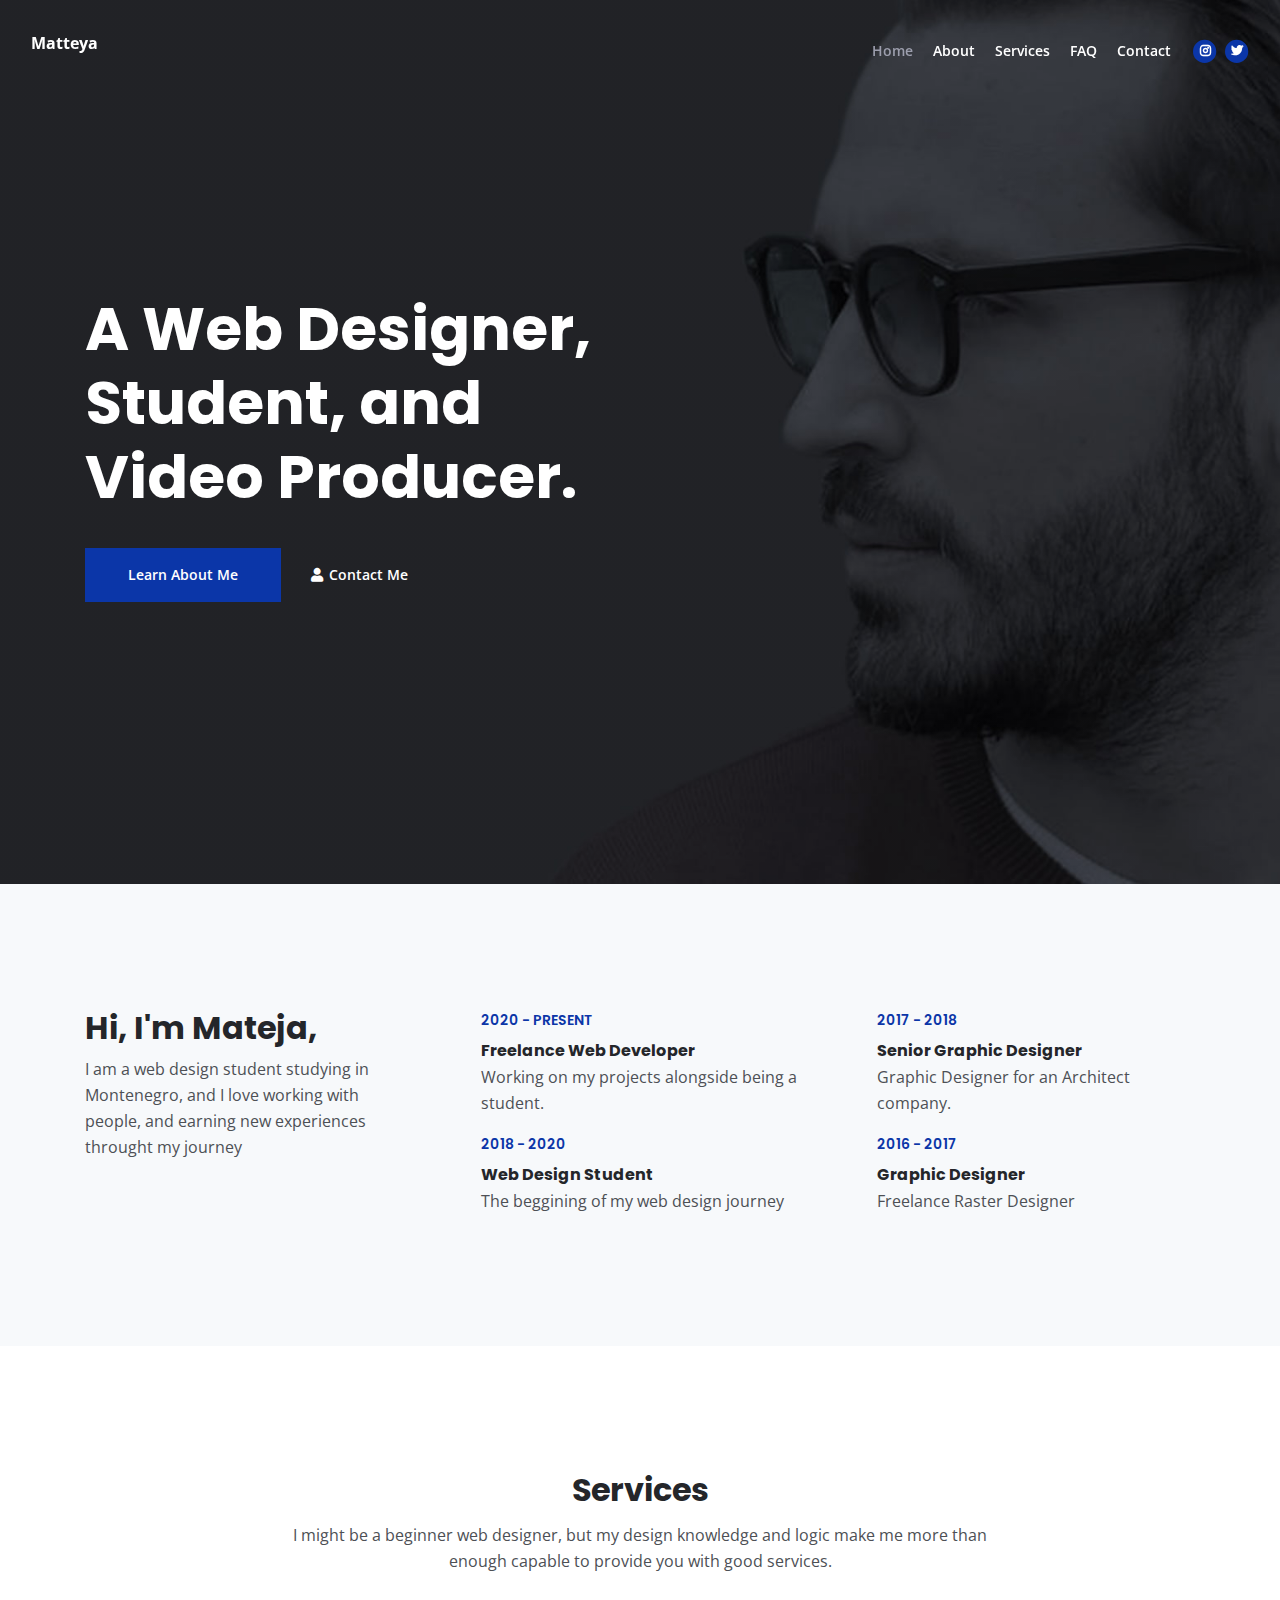
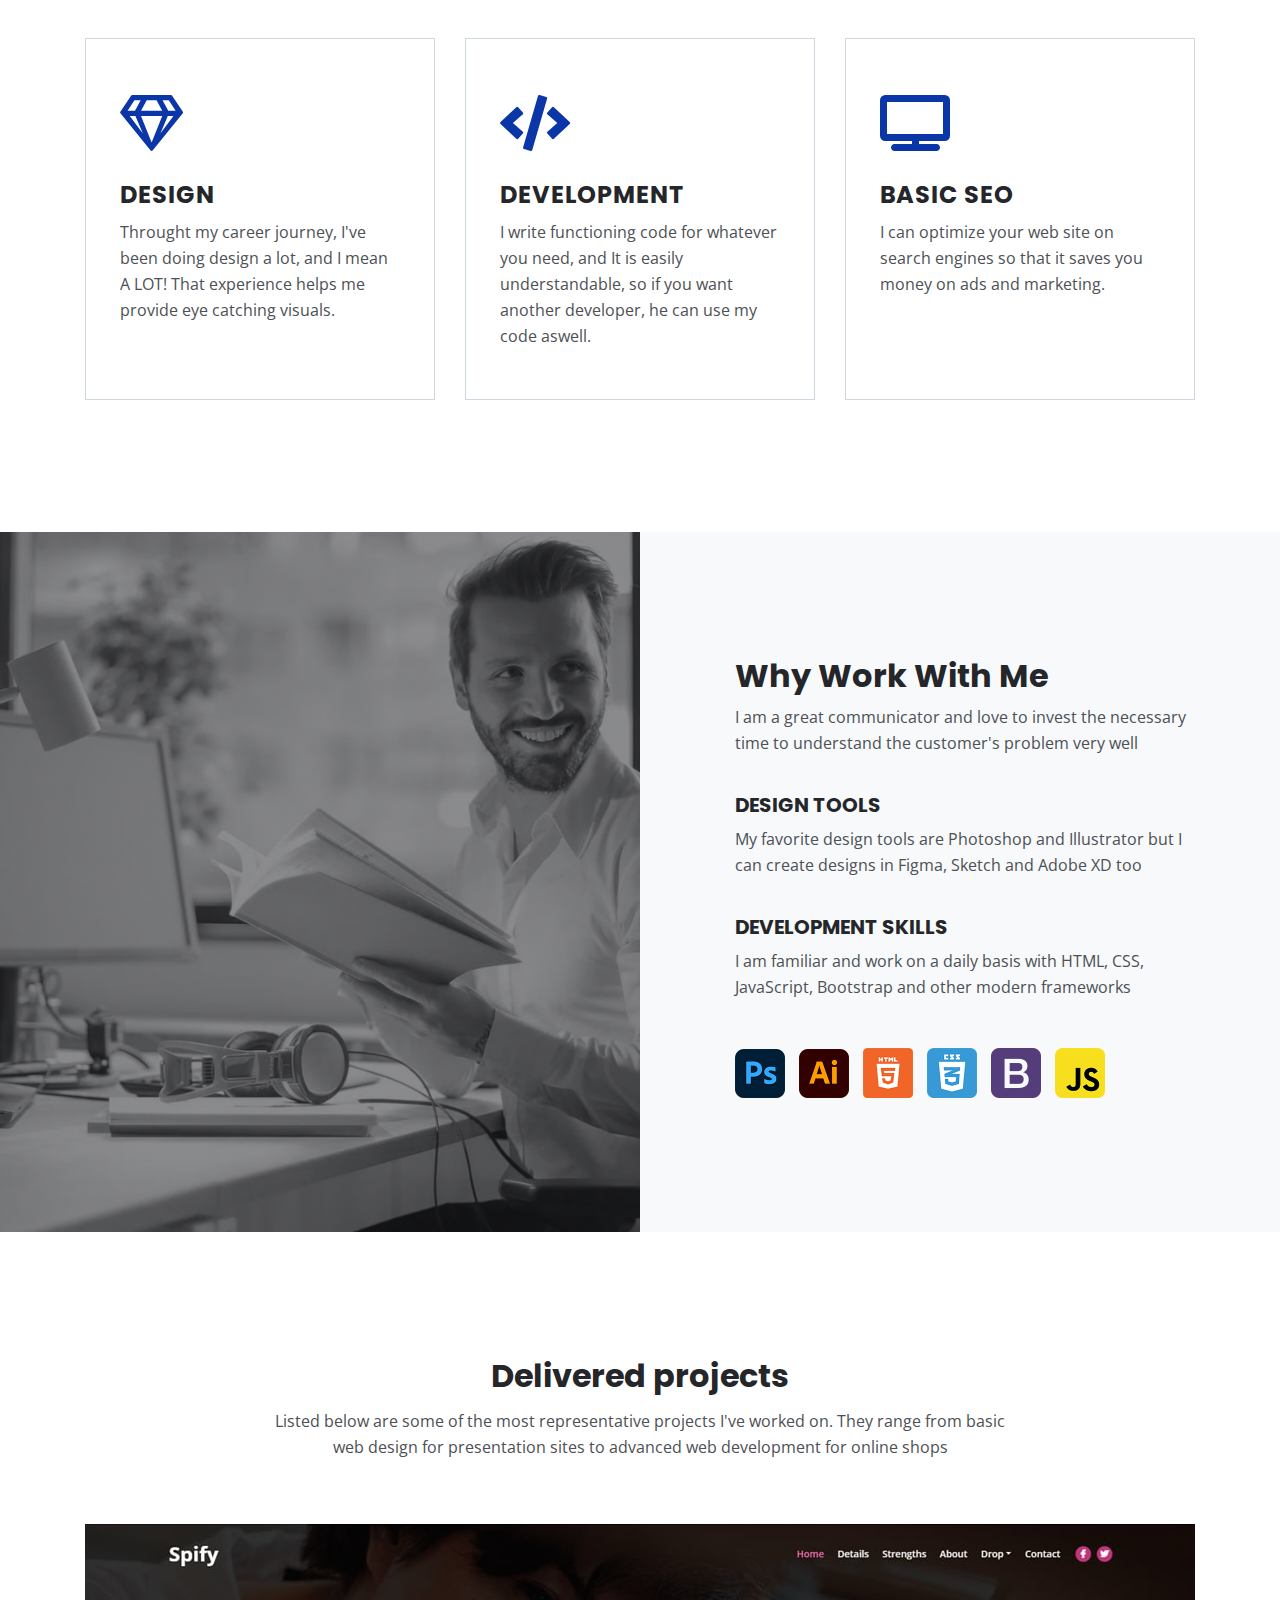
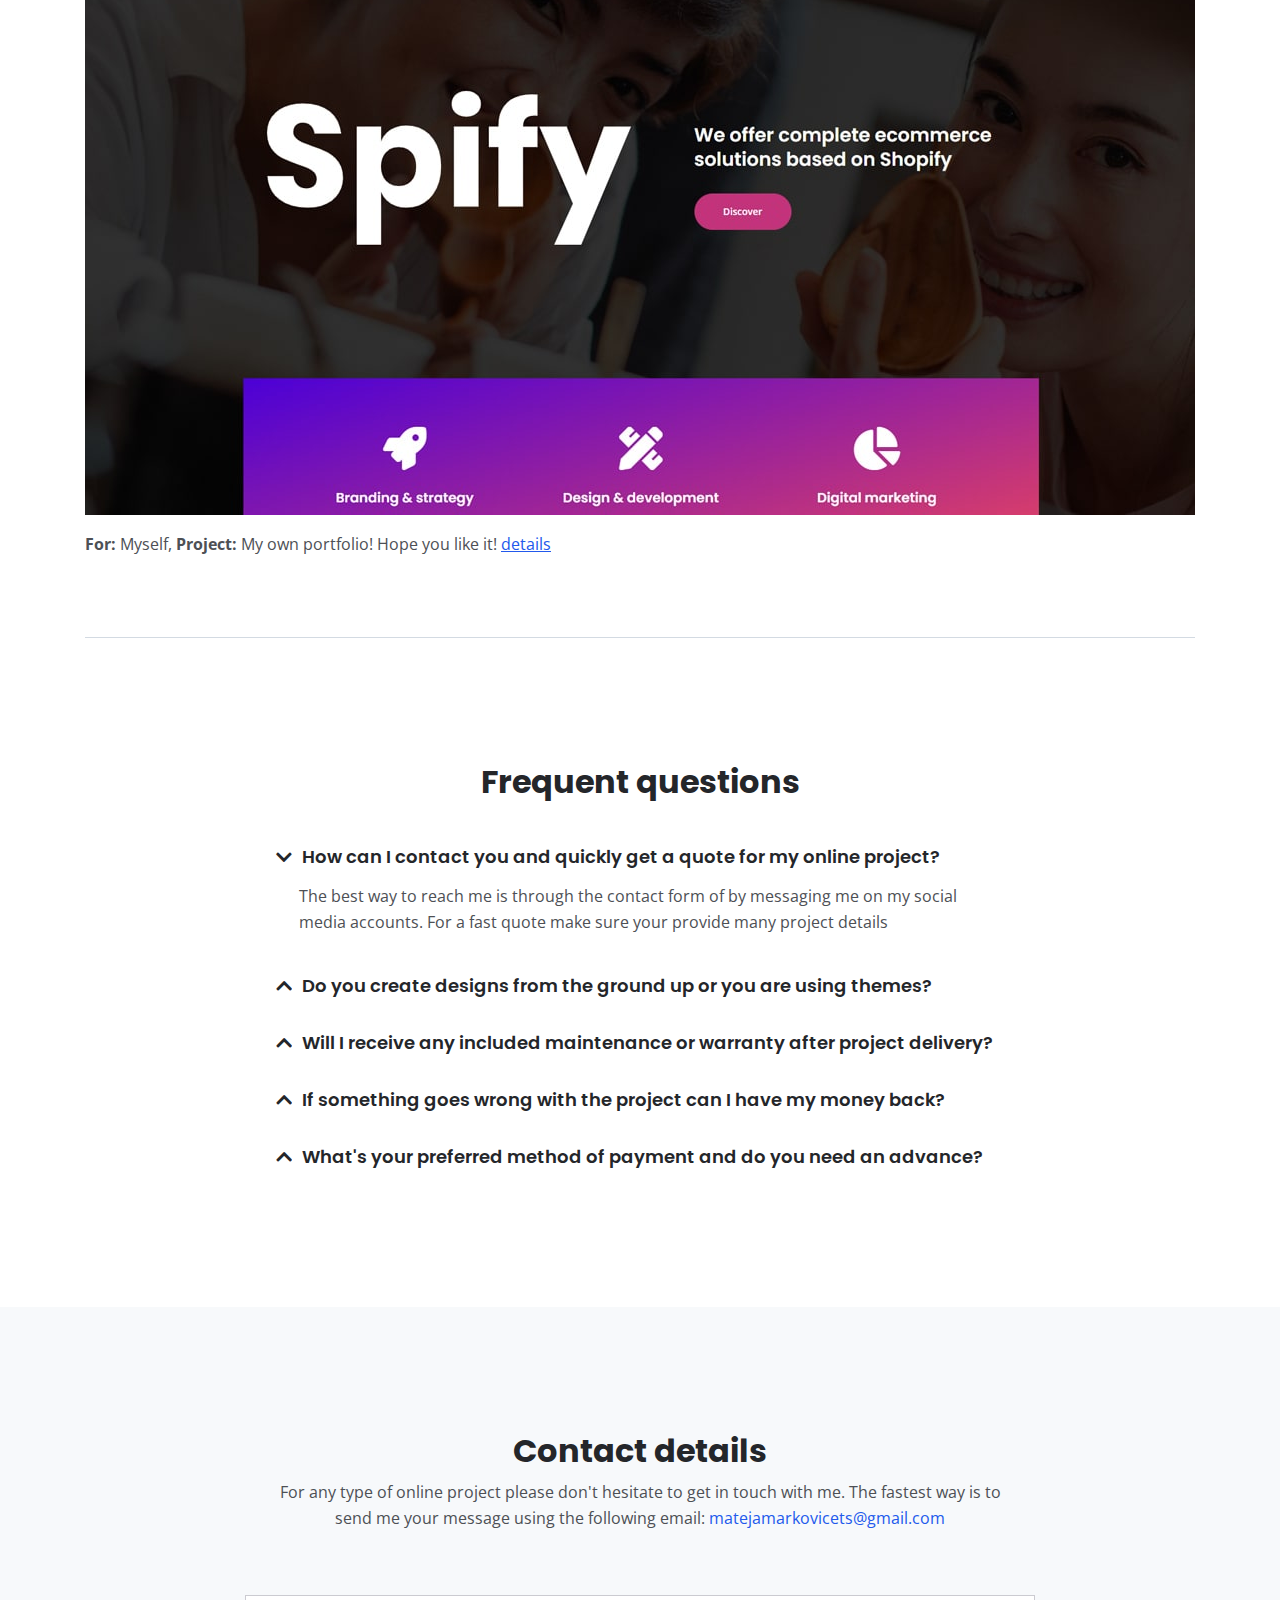
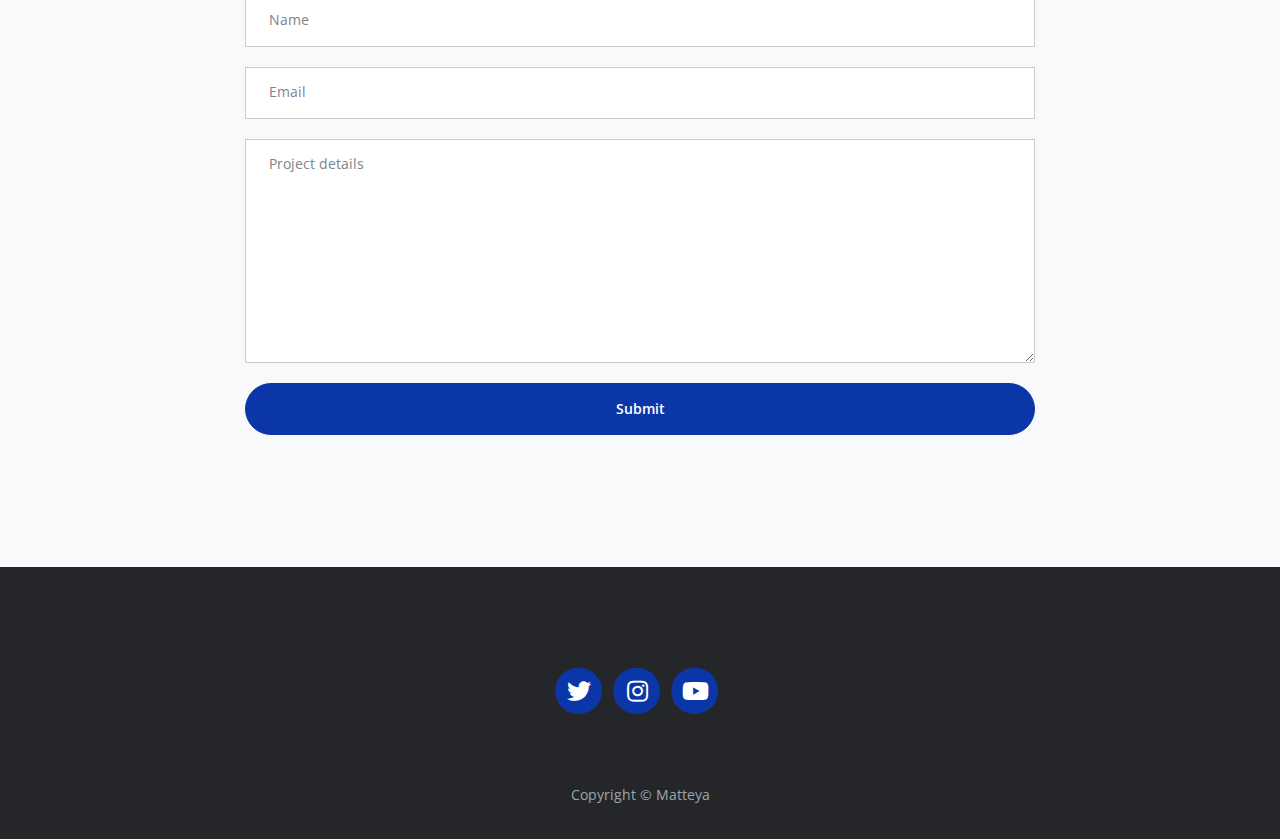
==== index.html @ 855d5eac "Favicon Commit" ====
<!DOCTYPE html>
<html lang="en">
<head>
    <meta charset="utf-8">
    <meta name="viewport" content="width=device-width, initial-scale=1, shrink-to-fit=no">
    
    <!-- SEO Meta Tags -->
    <meta name="description" content="Your description">
    <meta name="author" content="Your name">

    <!-- OG Meta Tags to improve the way the post looks when you share the page on Facebook, Twitter, LinkedIn -->
	<meta property="og:site_name" content="" /> <!-- website name -->
	<meta property="og:site" content="" /> <!-- website link -->
	<meta property="og:title" content=""/> <!-- title shown in the actual shared post -->
	<meta property="og:description" content="" /> <!-- description shown in the actual shared post -->
	<meta property="og:image" content="" /> <!-- image link, make sure it's jpg -->
	<meta property="og:url" content="" /> <!-- where do you want your post to link to -->
	<meta name="twitter:card" content="summary_large_image"> <!-- to have large image post format in Twitter -->

    <!-- Webpage Title -->
    <title>Matteya's Porfolio</title>
    
    <!-- Styles -->
    <link rel="preconnect" href="https://fonts.gstatic.com">
    <link href="https://fonts.googleapis.com/css2?family=Open+Sans:ital,wght@0,400;0,600;0,700;1,400&family=Poppins:wght@600&display=swap" rel="stylesheet">
    <link href="css/bootstrap.css" rel="stylesheet">
    <link href="css/fontawesome-all.css" rel="stylesheet">
	<link href="css/styles.css" rel="stylesheet">
	
	<!-- Favicon  -->
    <link rel="icon" href="images/favicon.png">
</head>
<body data-spy="scroll" data-target=".fixed-top">
    
    <!-- Navigation -->
    <nav class="navbar navbar-expand-lg fixed-top navbar-dark">
        <div class="container">
            
            <!-- Image Logo -->
            <a class="navbar-brand logo-image" href="index.html" style="text-decoration: none"><p style="color: white"><b>Matteya</b></p></a>  

            <!-- Text Logo - Use this if you don't have a graphic logo -->
            <!-- <a class="navbar-brand logo-text page-scroll" href="index.html">Mark</a> -->

            <button class="navbar-toggler p-0 border-0" type="button" data-toggle="offcanvas">
                <span class="navbar-toggler-icon"></span>
            </button>

            <div class="navbar-collapse offcanvas-collapse" id="navbarsExampleDefault">
                <ul class="navbar-nav ml-auto">
                    <li class="nav-item">
                        <a class="nav-link page-scroll" href="#header">Home <span class="sr-only">(current)</span></a>
                    </li>
                    <li class="nav-item">
                        <a class="nav-link page-scroll" href="#about">About</a>
                    </li>
                    <li class="nav-item">
                        <a class="nav-link page-scroll" href="#services">Services</a>
                    </li>
                    <li class="nav-item">
                        <a class="nav-link page-scroll" href="#faq">FAQ</a>
                    </li>
                    <!-- <li class="nav-item dropdown">
                        <a class="nav-link dropdown-toggle" href="#" id="dropdown01" data-toggle="dropdown" aria-haspopup="true" aria-expanded="false">Drop</a>
                        <div class="dropdown-menu" aria-labelledby="dropdown01">
                            <a class="dropdown-item page-scroll" href="project.html">Project Details</a>
                            <div class="dropdown-divider"></div>
                            <a class="dropdown-item page-scroll" href="terms.html">Terms Conditions</a>
                            <div class="dropdown-divider"></div>
                            <a class="dropdown-item page-scroll" href="privacy.html">Privacy Policy</a>
                        </div>
                    </li> -->
                    <li class="nav-item">
                        <a class="nav-link page-scroll" href="#contact">Contact</a>
                    </li>
                </ul>
                <span class="nav-item social-icons">
                    <span class="fa-stack">
                        <a href="https://www.instagram.com/_matejamarkovic_/">
                            <i class="fas fa-circle fa-stack-2x"></i>
                            <i class="fab fa-instagram fa-stack-1x"></i>
                        </a>
                    </span>
                    <span class="fa-stack">
                        <a href="https://twitter.com/ignMatteya">
                            <i class="fas fa-circle fa-stack-2x"></i>
                            <i class="fab fa-twitter fa-stack-1x"></i>
                        </a>
                    </span>
                </span>
            </div> <!-- end of navbar-collapse -->
        </div> <!-- end of container -->
    </nav> <!-- end of navbar -->
    <!-- end of navigation -->


    <!-- Header -->
    <header id="header" class="header">
        <div class="container">
            <div class="row">
                <div class="col-lg-6">
                    <div class="text-container">
                        <h1 class="h1-large">A Web Designer, Student, and Video Producer.</h1>
                        <a class="btn-solid-lg page-scroll" href="#about">Learn About Me</a>
                        <a class="btn-outline-lg page-scroll" href="#contact"><i class="fas fa-user"></i>Contact Me</a>
                    </div> <!-- end of text-container -->
                </div> <!-- end of col -->
            </div> <!-- end of row -->
        </div> <!-- end of container -->
    </header> <!-- end of header -->
    <!-- end of header -->


    <!-- About-->
    <div id="about" class="basic-1 bg-gray">
        <div class="container">
            <div class="row">
                <div class="col-lg-4">
                    <div class="text-container first">
                        <h2>Hi, I'm Mateja,</h2>
                        <p>I am a web design student studying in Montenegro, and I love working with people, and earning new experiences throught my journey</p>
                    </div> <!-- end of text-container -->
                </div> <!-- end of col -->
                <div class="col-lg-4">
                    <div class="text-container second">
                        <div class="time">2020 - PRESENT</div>
                        <h6>Freelance Web Developer</h6>
                        <p>Working on my projects alongside being a student.</p>
                        <div class="time">2018 - 2020</div>
                        <h6>Web Design Student</h6>
                        <p>The beggining of my web design journey</p>
                    </div> <!-- end of text-container -->
                </div> <!-- end of col -->
                <div class="col-lg-4">
                    <div class="text-container third">
                        <div class="time">2017 - 2018</div>
                        <h6>Senior Graphic Designer</h6>
                        <p>Graphic Designer for an Architect company.</p>
                        <div class="time">2016 - 2017</div>
                        <h6>Graphic Designer</h6>
                        <p>Freelance Raster Designer</p>
                    </div> <!-- end of text-container -->
                </div> <!-- end of col -->
            </div> <!-- end of row -->
        </div> <!-- end of container -->
    </div> <!-- end of basic-1 -->
    <!-- end of about -->


    <!-- Services -->
    <div id="services" class="basic-2">
        <div class="container">
            <div class="row">
                <div class="col-lg-12">
                    <h2 class="h2-heading">Services</h2>
                    <p class="p-heading">I might be a beginner web designer, but my design knowledge and logic make me more than enough capable to provide you with good services.</p>
                </div> <!-- end of col -->
            </div> <!-- end of row -->
            <div class="row">
                <div class="col-lg-4">
                    <div class="text-box">
                        <i class="far fa-gem"></i>
                        <h4>DESIGN</h4>
                        <p>Throught my career journey, I've been doing design a lot, and I mean A LOT! That experience helps me provide eye catching visuals.</p>
                        <br>
                    </div> <!-- end of text-box -->
                </div> <!-- end of col -->
                <div class="col-lg-4">
                    <div class="text-box">
                        <i class="fas fa-code"></i>
                        <h4>DEVELOPMENT</h4>
                        <p>I write functioning code for whatever you need, and It is easily understandable, so if you want another developer, he can use my code aswell.</p>
                    </div> <!-- end of text-box -->
                </div> <!-- end of col -->
                <div class="col-lg-4">
                    <div class="text-box">
                        <i class="fas fa-tv"></i>
                        <h4>BASIC SEO</h4>
                        <p>I can optimize your web site on search engines so that it saves you money on ads and marketing.</p>
                        <br><br>
                    </div> <!-- end of text-box -->
                </div> <!-- end of col -->
            </div> <!-- end of row -->
        </div> <!-- end of container -->
    </div> <!-- end of basic-2 -->
    <!-- end of services -->


    <!-- Details -->
	<div class="split">
		<div class="area-1">
		</div><!-- end of area-1 on same line and no space between comments to eliminate margin white space --><div class="area-2 bg-gray">
            <div class="container">    
                <div class="row">
                    <div class="col-lg-12">     
                        
                        <!-- Text Container -->
                        <div class="text-container">
                            <h2>Why Work With Me</h2>
                            <p>I am a great communicator and love to invest the necessary time to understand the customer's problem very well</p>
                            <h5>DESIGN TOOLS</h5>
                            <p>My favorite design tools are Photoshop and Illustrator but I can create designs in Figma, Sketch and Adobe XD too</p>
                            <h5>DEVELOPMENT SKILLS</h5>
                            <p>I am familiar and work on a daily basis with HTML, CSS, JavaScript, Bootstrap and other modern frameworks</p>
                            
                            <div class="icons-container">
                                <img src="images/details-icon-photoshop.png" alt="alternative">
                                <img src="images/details-icon-illustrator.png" alt="alternative">
                                <img src="images/details-icon-html.png" alt="alternative">
                                <img src="images/details-icon-css.png" alt="alternative">
                                <img src="images/details-icon-bootstrap.png" alt="alternative">
                                <img src="images/details-icon-javascript.png" alt="alternative">
                            </div> <!-- end of icons-container -->
                        </div> <!-- end of text-container -->
                        <!-- end of text container -->

                    </div> <!-- end of col -->
                </div> <!-- end of row -->
            </div> <!-- end of container -->
		</div> <!-- end of area-2 -->
    </div> <!-- end of split -->
    <!-- end of details -->


    <!-- Projects -->
    <div id="projects" class="basic-3">
        <div class="container">
            <div class="row">
                <div class="col-lg-12">
                    <h2 class="h2-heading">Delivered projects</h2>
                    <p class="p-heading">Listed below are some of the most representative projects I've worked on. They range from basic web design for presentation sites to advanced web development for online shops</p>
                </div> <!-- end of col -->
            </div> <!-- end of row -->
            <div class="row">
                <div class="col-lg-12">

                    <div class="text-container">
                        <div class="image-container">
                            <a href="project.html">
                                <img class="img-fluid" src="images/project-1.jpg" alt="alternative">
                            </a>
                        </div> <!-- end of image-container -->
                        <p><strong>For:</strong> Myself, <strong>Project:</strong> My own portfolio! Hope you like it! <a class="blue" href="project.html">details</a></p>
                    </div> <!-- end of text-container -->

                </div> <!-- end of col -->
            </div> <!-- end of row -->
        </div> <!-- end of container -->
    </div> <!-- end of basic-3 -->
    <!-- end of projects -->

    <!-- Section Divider -->
    <div class="container">
        <div class="row">
            <div class="col-lg-12">
                <hr class="section-divider">
            </div> <!-- end of col -->
        </div> <!-- end of row -->
    </div> <!-- end of container -->
    <!-- end of section divider -->


    <!-- Questions -->
    <div class="accordion-1" id="faq">
        <div class="container">
            <div class="row">
                <div class="col-lg-12">
                    <h2 class="h2-heading">Frequent questions</h2>
                </div> <!-- end of col -->
            </div> <!-- end of row -->
            <div class="row">
                <div class="col-lg-12">

                    <div class="accordion" id="accordionExample">
                        <div class="card">
                            <div class="card-header" id="headingOne">
                                <button class="btn btn-link btn-block text-left" type="button" data-toggle="collapse" data-target="#collapseOne" aria-expanded="true" aria-controls="collapseOne">
                                    How can I contact you and quickly get a quote for my online project?
                                </button>
                            </div>
                            <div id="collapseOne" class="collapse show" aria-labelledby="headingOne" data-parent="#accordionExample">
                                <div class="card-body">
                                    The best way to reach me is through the contact form of by messaging me on my social media accounts. For a fast quote make sure your provide many project details
                                </div>
                            </div>
                        </div>
                        <div class="card">
                            <div class="card-header" id="headingTwo">
                                <button class="btn btn-link btn-block text-left collapsed" type="button" data-toggle="collapse" data-target="#collapseTwo" aria-expanded="false" aria-controls="collapseTwo">
                                    Do you create designs from the ground up or you are using themes?
                                </button>
                            </div>
                            <div id="collapseTwo" class="collapse" aria-labelledby="headingTwo" data-parent="#accordionExample">
                                <div class="card-body">
                                    All of the designs I create are made by me, from ground up. Everything that you recieve will be original.
                                </div>
                            </div>
                        </div>
                        <div class="card">
                            <div class="card-header" id="headingThree">
                                <button class="btn btn-link btn-block text-left collapsed" type="button" data-toggle="collapse" data-target="#collapseThree" aria-expanded="false" aria-controls="collapseThree">
                                    Will I receive any included maintenance or warranty after project delivery?
                                </button>
                            </div>
                            <div id="collapseThree" class="collapse" aria-labelledby="headingThree" data-parent="#accordionExample">
                                <div class="card-body">
                                    Although I cannot provide constant maintenance since I am still a student, you can always message me if there is a problem with the website.
                                </div>
                            </div>
                        </div>
                        <div class="card">
                            <div class="card-header" id="headingFour">
                                <button class="btn btn-link btn-block text-left collapsed" type="button" data-toggle="collapse" data-target="#collapseFour" aria-expanded="false" aria-controls="collapseFour">
                                    If something goes wrong with the project can I have my money back?
                                </button>
                            </div>
                            <div id="collapseFour" class="collapse" aria-labelledby="headingFour" data-parent="#accordionExample">
                                <div class="card-body">
                                    It depends, if the problem is my fault (code isn't working), you will have your money back, but if you cannot afford a host or something like that, you will not be getting your money back.
                                </div>
                            </div>
                        </div>
                        <div class="card">
                            <div class="card-header" id="headingFive">
                                <button class="btn btn-link btn-block text-left collapsed" type="button" data-toggle="collapse" data-target="#collapseFive" aria-expanded="false" aria-controls="collapseFive">
                                    What's your preferred method of payment and do you need an advance?
                                </button>
                            </div>
                            <div id="collapseFive" class="collapse" aria-labelledby="headingFive" data-parent="#accordionExample">
                                <div class="card-body">
                                    I charge in advance, and my preffered payment method is paypal.
                                </div>
                            </div>
                        </div>
                    </div> <!-- end of accordion -->

                </div> <!-- end of col -->
            </div> <!-- end of row -->
        </div> <!-- end of container -->
    </div> <!-- end of accordion-1 -->
    <!-- end of questions -->


    <!-- Contact -->
    <div id="contact" class="form-1 bg-gray">
        <div class="container">
            <div class="row">
                <div class="col-lg-12">
                    <h2>Contact details</h2>
                    <p class="p-heading">For any type of online project please don't hesitate to get in touch with me. The fastest way is to send me your message using the following email: <a class="blue no-line" href="mailto:matejamarkovicets@gmail.com">matejamarkovicets@gmail.com</a></p>
                </div> <!-- end of col -->
            </div> <!-- end of row -->
            <div class="row">
                <div class="col-lg-12">
                    
                    <!-- Contact Form -->
                    <form id="contactForm">
                        <div class="form-group">
                            <input type="text" class="form-control-input" id="cname" required>
                            <label class="label-control" for="cname">Name</label>
                        </div>
                        <div class="form-group">
                            <input type="email" class="form-control-input" id="cemail" required>
                            <label class="label-control" for="cemail">Email</label>
                        </div>
                        <div class="form-group">
                            <textarea class="form-control-textarea" id="cmessage" required></textarea>
                            <label class="label-control" for="cmessage">Project details</label>
                        </div>
                        <div class="form-group">
                            <button type="submit" class="form-control-submit-button">Submit</button>
                        </div>
                    </form>
                    <!-- end of contact form -->

                </div> <!-- end of col -->
            </div> <!-- end of row -->
        </div> <!-- end of container -->
    </div> <!-- end of form-1 -->  
    <!-- end of contact -->


    <!-- Footer -->
    <div class="footer bg-gray">
        <div class="container">
            <div class="row">
                <div class="col-lg-12">
                    <div class="social-container">
                        <span class="fa-stack">
                            <a href="https://twitter.com/ignMatteya">
                                <i class="fas fa-circle fa-stack-2x"></i>
                                <i class="fab fa-twitter fa-stack-1x"></i>
                            </a>
                        </span>
                        <span class="fa-stack">
                            <a href="https://www.instagram.com/_matejamarkovic_/">
                                <i class="fas fa-circle fa-stack-2x"></i>
                                <i class="fab fa-instagram fa-stack-1x"></i>
                            </a>
                        </span>
                        <span class="fa-stack">
                            <a href="https://www.youtube.com/channel/UCiihEN-40q2uO_f7Jm6KzBA">
                                <i class="fas fa-circle fa-stack-2x"></i>
                                <i class="fab fa-youtube fa-stack-1x"></i>
                            </a>
                        </span>
                    </div> <!-- end of social-container -->
                </div> <!-- end of col -->
            </div> <!-- end of row -->
        </div> <!-- end of container -->
    </div> <!-- end of footer -->  
    <!-- end of footer -->


    <!-- Copyright -->
    <div class="copyright bg-gray">
        <div class="container">
            <div class="row">
                <div class="col-lg-12">
                    <p class="p-small">Copyright © <a class="no-line" href="#your-link">Matteya</a></p>
                </div> <!-- end of col -->
            </div> <!-- enf of row -->
        </div> <!-- end of container -->
        
    </div> <!-- end of copyright --> 
    <!-- end of copyright -->
    
    	
    <!-- Scripts -->
    <script src="js/jquery.min.js"></script> <!-- jQuery for Bootstrap's JavaScript plugins -->
    <script src="js/bootstrap.min.js"></script> <!-- Bootstrap framework -->
    <script src="js/jquery.easing.min.js"></script> <!-- jQuery Easing for smooth scrolling between anchors -->
    <script src="js/scripts.js"></script> <!-- Custom scripts -->
</body>
</html>
---- css/styles.css ----
/* Description: Master CSS file */

/*****************************************
Table Of Contents:
- General Styles
- Navigation
- Header
- About
- Services
- Details
- Projects
- Works
- Testimonials
- Questions
- Contact
- Footer 
- Copyright
- Back To Top Button
- Extra Pages
- Media Queries
******************************************/

/*****************************************
Colors:
- Backgrounds, navbar - black #24262a
- Backgrounds - light gray #f7f9fb
- Buttons, icons - blue #0b36a8
- Headings text - black #24262a
- Body text - dark gray #4d5055
******************************************/


/**************************/
/*     General Styles     */
/**************************/
body,
html {
    width: 100%;
	height: 100%;
}

body, p {
	color: #4d5055; 
	font: 400 1rem/1.625rem "Open Sans", sans-serif;
}

h1 {
	color: #24262a;
	font-weight: 700;
	font-size: 2.5rem;
	line-height: 3.25rem;
	font-family: "Poppins"
}

h2 {
	color: #24262a;
	font-weight: 700;
	font-size: 2rem;
	line-height: 2.5rem;
	font-family: "Poppins"
}

h3 {
	color: #24262a;
	font-weight: 700;
	font-size: 1.75rem;
	line-height: 2.25rem;
	font-family: "Poppins"
}

h4 {
	color: #24262a;
	font-weight: 700;
	font-size: 1.5rem;
	line-height: 2rem;
	font-family: "Poppins"
}

h5 {
	color: #24262a;
	font-weight: 700;
	font-size: 1.25rem;
	line-height: 1.625rem;
	font-family: "Poppins"
}

h6 {
	color: #24262a;
	font-weight: 700;
	font-size: 1rem;
	line-height: 1.375rem;
	font-family: "Poppins"
}

.p-large {
	font-size: 1.125rem;
	line-height: 1.75rem;
}

.p-small {
	font-size: 0.875rem;
	line-height: 1.5rem;
}

.testimonial-text {
	font-style: italic;
}

.testimonial-author {
	font-weight: 700;
	font-size: 1rem;
	line-height: 1.5rem;
}

.li-space-lg li {
	margin-bottom: 0.5rem;
}

a {
	color: #4d5055;
	text-decoration: underline;
}

a:hover {
	color: #4d5055;
	text-decoration: underline;
}

.no-line {
	text-decoration: none;
}

.no-line:hover {
	text-decoration: none;
}

.blue {
	color: #2259ec;
}

.bg-gray {
	background-color: #f7f9fb;
}

.section-divider {
	display: block;
	height: 1px;
	margin: 0;
	border: none;
	background-color: #d3dae2;
}

.btn-solid-reg {
	display: inline-block;
	padding: 1.375rem 2.25rem 1.375rem 2.25rem;
	border: 1px solid #0b36a8;
	background-color: #0b36a8;
	color: #ffffff;
	font-weight: 600;
	font-size: 0.875rem;
	line-height: 0;
	text-decoration: none;
	transition: all 0.2s;
}

.btn-solid-reg:hover {
	background-color: transparent;
	color: #0b36a8; /* needs to stay here because of the color property of a tag */
	text-decoration: none;
}

.btn-solid-lg {
	display: inline-block;
	padding: 1.625rem 2.625rem 1.625rem 2.625rem;
	border: 1px solid #0b36a8;
	background-color: #0b36a8;
	color: #ffffff;
	font-weight: 600;
	font-size: 0.875rem;
	line-height: 0;
	text-decoration: none;
	transition: all 0.2s;
}

.btn-solid-lg:hover {
	background-color: transparent;
	color: #0b36a8; /* needs to stay here because of the color property of a tag */
	text-decoration: none;
}

.btn-outline-reg {
	display: inline-block;
	padding: 1.375rem 2.25rem 1.375rem 2.25rem;
	border: 1px solid #24262a;
	background-color: transparent;
	color: #24262a;
	font-weight: 600;
	font-size: 0.875rem;
	line-height: 0;
	text-decoration: none;
	transition: all 0.2s;
}

.btn-outline-reg:hover {
	background-color: #24262a;
	color: #ffffff;
	text-decoration: none;
}

.btn-outline-lg {
	display: inline-block;
	padding: 1.625rem 2.625rem 1.625rem 2.625rem;
	border: 1px solid #24262a;
	background-color: transparent;
	color: #24262a;
	font-weight: 600;
	font-size: 0.875rem;
	line-height: 0;
	text-decoration: none;
	transition: all 0.2s;
}

.btn-outline-lg:hover {
	background-color: #24262a;
	color: #ffffff;
	text-decoration: none;
}

.btn-outline-sm {
	display: inline-block;
	padding: 1rem 1.5rem 1rem 1.5rem;
	border: 1px solid #24262a;
	background-color: transparent;
	color: #24262a;
	font-weight: 600;
	font-size: 0.875rem;
	line-height: 0;
	text-decoration: none;
	transition: all 0.2s;
}

.btn-outline-sm:hover {
	background-color: #24262a;
	color: #ffffff;
	text-decoration: none;
}

.form-group {
	position: relative;
	margin-bottom: 1.25rem;
}

.label-control {
	position: absolute;
	top: 0.875rem;
	left: 1.5rem;
	color: #7d838a;
	opacity: 1;
	font-size: 0.875rem;
	line-height: 1.375rem;
	cursor: text;
	transition: all 0.2s ease;
}

.form-control-input:focus + .label-control,
.form-control-input.notEmpty + .label-control,
.form-control-textarea:focus + .label-control,
.form-control-textarea.notEmpty + .label-control {
	top: 0.125rem;
	color: #4d5055;
	opacity: 1;
	font-size: 0.75rem;
	font-weight: 700;
}

.form-control-input,
.form-control-select {
	display: block; /* needed for proper display of the label in Firefox, IE, Edge */
	width: 100%;
	padding-top: 1.125rem;
	padding-bottom: 0.125rem;
	padding-left: 1.5rem;
	border: 1px solid #cbcbd1;
	background-color: #ffffff;
	color: #4d5055;
	font-size: 0.875rem;
	line-height: 1.875rem;
	transition: all 0.2s;
	-webkit-appearance: none; /* removes inner shadow on form inputs on ios safari */
}

.form-control-select {
	padding-top: 0.5rem;
	padding-bottom: 0.5rem;
	height: 3.25rem;
	color: #7d838a;
}

select {
    /* you should keep these first rules in place to maintain cross-browser behavior */
    -webkit-appearance: none;
	-moz-appearance: none;
	-ms-appearance: none;
    -o-appearance: none;
    appearance: none;
    background-image: url('../images/down-arrow.png');
    background-position: 96% 50%;
    background-repeat: no-repeat;
    outline: none;
}

.form-control-textarea {
	display: block; /* used to eliminate a bottom gap difference between Chrome and IE/FF */
	width: 100%;
	height: 14rem; /* used instead of html rows to normalize height between Chrome and IE/FF */
	padding-top: 1.5rem;
	padding-left: 1.3125rem;
	border: 1px solid #cbcbd1;
	background-color: #ffffff;
	color: #4d5055;
	font-size: 0.875rem;
	line-height: 1.5rem;
	transition: all 0.2s;
}

.form-control-input:focus,
.form-control-select:focus,
.form-control-textarea:focus {
	border: 1px solid #a1a1a1;
	outline: none; /* Removes blue border on focus */
}

.form-control-input:hover,
.form-control-select:hover,
.form-control-textarea:hover {
	border: 1px solid #a1a1a1;
}

.checkbox {
	font-size: 0.75rem;
	line-height: 1.25rem;
}

input[type='checkbox'] {
	vertical-align: -10%;
	margin-right: 0.5rem;
}

.form-control-submit-button {
	display: inline-block;
	width: 100%;
	height: 3.25rem;
	border: 1px solid #0b36a8;
	border-radius: 32px;
	background-color: #0b36a8;
	color: #ffffff;
	font-weight: 600;
	font-size: 0.875rem;
	line-height: 0;
	cursor: pointer;
	transition: all 0.2s;
}

.form-control-submit-button:hover {
	border: 1px solid #24262a;
	background-color: transparent;
	color: #24262a;
}


/**********************/
/*     Navigation     */
/**********************/
.navbar {
	background-color: #24262a;
	font-weight: 600;
	font-size: 0.875rem;
	line-height: 0.875rem;
	box-shadow: 0 1px 6px 0 rgba(0, 0, 0, 0.025);
}

.navbar .navbar-brand {
	padding-top: 0.125rem;
	padding-bottom: 0.125rem;
}

.navbar .logo-image img {
    width: 118px;
	height: 36px;
}

.navbar .logo-text {
	color: #ffffff;
	font-weight: 700;
	font-size: 1.875rem;
	line-height: 1rem;
	text-decoration: none;
}

.offcanvas-collapse {
	position: fixed;
	top: 3.25rem; /* adjusts the height between the top of the page and the offcanvas menu */
	bottom: 0;
	left: 100%;
	width: 100%;
	padding-right: 1rem;
	padding-left: 1rem;
	overflow-y: auto;
	visibility: hidden;
	background-color: #24262a;
	transition: visibility .3s ease-in-out, -webkit-transform .3s ease-in-out;
	transition: transform .3s ease-in-out, visibility .3s ease-in-out;
	transition: transform .3s ease-in-out, visibility .3s ease-in-out, -webkit-transform .3s ease-in-out;
}

.offcanvas-collapse.open {
	visibility: visible;
	-webkit-transform: translateX(-100%);
	transform: translateX(-100%);
}

.navbar .navbar-nav {
	margin-top: 0.75rem;
	margin-bottom: 0.5rem;
}

.navbar .nav-item .nav-link {
	padding-top: 0.625rem;
	padding-bottom: 0.625rem;
	color: #ffffff;
	text-decoration: none;
	transition: all 0.2s ease;
}

.navbar .nav-item.dropdown.show .nav-link,
.navbar .nav-item .nav-link:hover,
.navbar .nav-item .nav-link.active {
	color: #9c9ead;
}

/* Dropdown Menu */
.navbar .dropdown .dropdown-menu {
	animation: fadeDropdown 0.2s; /* required for the fade animation */
}

@keyframes fadeDropdown {
    0% {
        opacity: 0;
    }

    100% {
        opacity: 1;
	}
}

.navbar .dropdown-menu {
	margin-top: 0.5rem;
	margin-bottom: 0.5rem;
	border: none;
	background-color: #24262a;
}

.navbar .dropdown-item {
	padding-top: 0.5rem;
	padding-bottom: 0.5rem;
	color: #ffffff;
	font-weight: 600;
	font-size: 0.875rem;
	line-height: 0.875rem;
	text-decoration: none;
}

.navbar .dropdown-item:hover {
	background-color: #24262a;
	color: #9c9ead;
}

.navbar .dropdown-divider {
	width: 100%;
	height: 1px;
	margin: 0.5rem auto 0.5rem auto;
	border: none;
	background-color: #505050;
}
/* end of dropdown menu */

.navbar .fa-stack {
	width: 2em;
	margin-right: 0.25rem;
	font-size: 0.75rem;
}

.navbar .fa-stack-2x {
	color: #0b36a8;
	transition: all 0.2s ease;
}

.navbar .fa-stack-1x {
	color: #ffffff;
	transition: all 0.2s ease;
}

.navbar .fa-stack:hover .fa-stack-2x {
	color: #ffffff;
}

.navbar .fa-stack:hover .fa-stack-1x {
	color: #0b36a8;
}

.navbar .navbar-toggler {
	padding: 0;
	border: none;
	font-size: 1.25rem;
}


/******************/
/*     Header     */
/******************/
.header {
	padding-top: 7rem;
	padding-bottom: 5.5rem;
	background: linear-gradient(rgba(0, 0, 0, 0.1), rgba(0, 0, 0, 0.1)), url('../images/header-background.jpg') center center no-repeat;
	background-size: cover;
	text-align: center;
}

.header .h1-large {
	margin-bottom: 1.75rem;
	color: #ffffff;
}

.header .btn-solid-lg:hover {
	border: 1px solid #ffffff;
	color: #ffffff;
}

.header .btn-outline-lg {
	padding: 1.625rem 1.625rem 1.625rem 1.625rem;
	border: none;
	color: #ffffff;
}

.header .btn-outline-lg:hover {
	background: transparent;
	color: #9c9ead;
	text-decoration: none;
}

.header .btn-outline-lg .fas {
	margin-right: 0.375rem;
}


/*****************/
/*     About     */
/*****************/
.basic-1 {
	padding-top: 7.75rem;
	padding-bottom: 5.25rem;
}

.basic-1 .text-container {
	margin-bottom: 3rem;
}

.basic-1 .time {
	margin-bottom: 0.5rem;
	color: #0b36a8;
	font-weight: 600;
	font-size: 0.875rem;
	line-height: 1.5rem;
	font-family: "Poppins";
}

.basic-1 h6 {
	margin-bottom: 0.125rem;
}


/********************/
/*     Services     */
/********************/
.basic-2 {
	padding-top: 7.75rem;
	padding-bottom: 5.25rem;
}

.basic-2 .h2-heading {
	margin-bottom: 0.75rem;
	text-align: center;
}

.basic-2 .p-heading {
	margin-bottom: 4rem;
	text-align: center;
}

.basic-2 .text-box {
	margin-bottom: 3rem;
	padding: 3.5rem 1rem 2.125rem 1rem;
	border: 1px solid #cfd7de;
}

.basic-2 .fas,
.basic-2 .far {
	margin-bottom: 1.75rem;
	color: #0b36a8;
	font-size: 3.5rem;
}

.basic-2 h4 {
	letter-spacing: 1px;
}


/*******************/
/*     Details     */
/*******************/
.split .area-1 {
	height: 430px;
	background: linear-gradient(to bottom right, rgba(25, 26, 29, 0.5), rgba(25, 26, 29, 0.5)), url('../images/details-background.jpg') center center no-repeat;
	background-size: cover;
}

.split .area-2 {
	padding-top: 7.75rem;
	padding-bottom: 7.75rem;
}

.split p {
	margin-bottom: 2.25rem;
}

.split .icons-container {
	margin-top: 3rem;
}

.split .icons-container img {
	width: 50px;
	margin-right: 0.625rem;
	margin-bottom: 0.75rem;
}


/********************/
/*     Projects     */
/********************/
.basic-3 {
	padding-top: 7.75rem;
	padding-bottom: 1rem;
}

.basic-3 .h2-heading {
	margin-bottom: 0.75rem;
	text-align: center;
}

.basic-3 .p-heading {
	margin-bottom: 4rem;
	text-align: center;
}

.basic-3 .text-container {
	margin-bottom: 4rem;
}

.basic-3 .image-container {
	margin-bottom: 1rem;
}

/* Hover Animation */
.basic-3 .image-container {
	overflow: hidden;
	margin-right: auto;
	margin-left: auto;
}

.basic-3 .image-container img {
	margin: 0;
	transition: all 0.2s;
}

.basic-3 .image-container:hover img {
	-moz-transform: scale(1.1);
	-webkit-transform: scale(1.1);
	transform: scale(1.1);
} 
/* end of hover animation */


/*****************/
/*     Works     */
/*****************/
.basic-4 {
	padding-bottom: 1rem;
}

.basic-4 .text-container {
	margin-bottom: 4rem;
}

.basic-4 .image-container {
	margin-bottom: 1rem;
}

/* Hover Animation */
.basic-4 .image-container {
	overflow: hidden;
	margin-right: auto;
	margin-left: auto;
}

.basic-4 .image-container img {
	margin: 0;
	transition: all 0.2s;
}

.basic-4 .image-container:hover img {
	-moz-transform: scale(1.15);
	-webkit-transform: scale(1.15);
	transform: scale(1.15);
} 
/* end of hover animation */


/************************/
/*     Testimonials     */
/************************/
.cards-1 {
	padding-top: 3rem;
	padding-bottom: 3.875rem;
}

.cards-1 .h2-heading {
	margin-bottom: 3rem;
	text-align: center;
}

.cards-1 .card {
	margin-bottom: 4rem;
	border: none;
}

.cards-1 .card-body {
	padding: 0;
	text-align: center;
}

.cards-1 .testimonial-text {
	margin-bottom: 1.625rem;
}

.cards-1 img {
	display: inline-block;
	width: 60px;
	margin-bottom: 0.875rem;
	border-radius: 50%;
}

.cards-1 .text {
	margin-top: 0.375rem;
}

.cards-1 .testimonial-author {
	color: #24262a;
}

.cards-1 .testimonial-author,
.cards-1 .occupation {
	font-size: 0.875rem;
	line-height: 1.375rem;
}


/*********************/
/*     Questions     */
/*********************/
.accordion-1 {
	padding-top: 7.75rem;
	padding-bottom: 6.75rem;
}

.accordion-1 .h2-heading {
	margin-bottom: 2.5rem;
	text-align: center;
}

.accordion-1 .card {
	margin-bottom: 1.75rem;
	border: none;
}

.accordion-1 .card-header {
	padding: 0;
	border: none;
	background-color: transparent;
}

.accordion-1 .card button {
	padding: 0;
	color: #24262a;
	font-weight: 600;
	font-size: 1.125rem;
	line-height: 1.75rem;
	font-family: 'Poppins';
}

.accordion-1 .card button:hover {
	text-decoration: none;
}

.accordion-1 .card button:before {
	float: left;
	margin-right: 0.625rem;
	font-family: 'Font Awesome 5 Free';
	font-weight: 900;
	content: "\f078";
	transition: all 0.2s;
}

.accordion-1 .card button.collapsed:before {
	-webkit-transform: rotate(180deg);
	-moz-transform: rotate(180deg);
	transform: rotate(180deg);
} 

.accordion-1 .card-body {
	padding: 0.75rem 1.5rem 0.5rem 1.5rem;
}


/*******************/
/*     Contact     */
/*******************/
.form-1 {
	padding-top: 7.75rem;
	padding-bottom: 7rem;
	text-align: center;
}

.form-1 .h2-heading {
	margin-bottom: 0.75rem;
	text-align: center;
}

.form-1 .p-heading {
	margin-bottom: 4rem;
}


/******************/
/*     Footer     */
/******************/
.footer {
	padding-top: 6.25rem;
	padding-bottom: 2rem;
	background-color: #24262a;
	text-align: center;
}

.footer a {
	text-decoration: none;
}

.footer .fa-stack {
	width: 2em;
	margin-bottom: 1.25rem;
	margin-right: 0.375rem;
	font-size: 1.5rem;
}

.footer .fa-stack .fa-stack-1x {
    color: #ffffff;
	transition: all 0.2s ease;
}

.footer .fa-stack .fa-stack-2x {
	color: #0b36a8;
	transition: all 0.2s ease;
}

.footer .fa-stack:hover .fa-stack-1x {
	color: #0b36a8;
}

.footer .fa-stack:hover .fa-stack-2x {
    color: #ffffff;
}


/*********************/
/*     Copyright     */
/*********************/
.copyright {
	padding-top: 1rem;
	padding-bottom: 1rem;
	background-color: #24262a;
	text-align: center;
}

.copyright .p-small {
	color: #9da6ac;
	text-align: center;
}

.copyright a {
	color: #9da6ac;
}


/******************************/
/*     Back To Top Button     */
/******************************/
a.back-to-top {
	position: fixed;
	z-index: 999;
	right: 12px;
	bottom: 12px;
	display: none;
	width: 42px;
	height: 42px;
	border-radius: 30px;
	background: #3a424d url("../images/up-arrow.png") no-repeat center 47%;
	background-size: 18px 18px;
	text-indent: -9999px;
}

a:hover.back-to-top {
	background-color: #0b36a8;
}


/***********************/
/*     Extra Pages     */
/***********************/
.ex-header {
	padding-top: 8.5rem;
	padding-bottom: 4rem;
	background-color: #24262a;
}

.ex-header h1 {
	color: #ffffff;
}

.ex-basic-1 .list-unstyled .fas {
	font-size: 0.375rem;
	line-height: 1.625rem;
}

.ex-basic-1 .list-unstyled .media-body {
	margin-left: 0.5rem;
}

.ex-basic-1 .text-box {
	padding: 1.25rem 1.25rem 0.5rem 1.25rem;
	background-color: #f7f9fb;
}

.ex-cards-1 .card {
	border: none;
	background-color: transparent;
}

.ex-cards-1 .card .fa-stack {
	width: 2em;
	font-size: 1.125rem;
}

.ex-cards-1 .card .fa-stack-2x {
	color: #0b36a8;
}

.ex-cards-1 .card .fa-stack-1x {
	color: #ffffff;
	font-weight: 700;
	line-height: 2.125rem;
}

.ex-cards-1 .card .list-unstyled .media-body {
	margin-left: 0.75rem;
}

.ex-cards-1 .card .list-unstyled .media-body h5 {
	margin-top: 0.125rem;
	margin-bottom: 0.375rem;
}


/*************************/
/*     Media Queries     */
/*************************/	
/* Min-width 768px */
@media (min-width: 768px) {

	/* Header */
	.header {
		padding-top: 11rem;
		padding-bottom: 9rem;
	}
	/* end of header */


	/* Services */
	.basic-2 .text-box {
		padding-right: 2.125rem;
		padding-left: 2.125rem;
	}
	/* end of services */


	/* Extra Pages */
	.ex-basic-1 .text-box {
		padding: 1.75rem 2rem 0.875rem 2rem;
	}
	/* end of extra pages */
}
/* end of min-width 768px */


/* Min-width 992px */
@media (min-width: 992px) {
	
	/* General Styles */
	.h2-heading {
		width: 35.25rem;
		margin-right: auto;
		margin-left: auto;
	}

	.p-heading {
		width: 46rem;
		margin-right: auto;
		margin-left: auto;
	}
	/* end of general styles */


	/* Navigation */
	.navbar {
		padding-top: 1.75rem;
		background-color: transparent;
		box-shadow: none;
		transition: all 0.2s;
	}

	.navbar.top-nav-collapse {
		padding-top: 0.5rem;
		padding-top: 0.5rem;
		background-color: #24262a;
		box-shadow: 0 3px 6px 0 rgba(0, 0, 0, 0.025);
	}

	.offcanvas-collapse {
		position: static;
		top: auto;
		bottom: auto;
		left: auto;
		width: auto;
		padding-right: 0;
		padding-left: 0;
		background-color: transparent;
		overflow-y: visible;
		visibility: visible;
	}

	.offcanvas-collapse.open {
		-webkit-transform: none;
		transform: none;
	}

	.navbar .navbar-nav {
		margin-top: 0;
		margin-bottom: 0;
	}
	
	.navbar .nav-item .nav-link {
		padding-right: 0.625rem;
		padding-left: 0.625rem;
	}

	.navbar .dropdown-menu {
		margin-top: 0.25rem;
		box-shadow: 0 3px 3px 1px rgba(0, 0, 0, 0.08);
	}

	.navbar .dropdown-divider {
		width: 90%;
	}

	.navbar .social-icons {
		margin-left: 0.5rem;
	}
	
	.navbar .fa-stack {
		margin-right: 0;
		margin-left: 0.25rem;
	}
	/* end of navigation */


	/* Header */
	.header {
		padding-top: 15rem;
		padding-bottom: 14rem;
		text-align: left;
	}
	/* end of header */


	/* Details */
	.split {
		height: 760px;
	}
	
	.split .area-1 {
		height: 100%;
		width: 50%;
		display: inline-block;
	}
	
	.split .area-2 {
		height: 100%;
		width: 50%;
		display: inline-block;
		vertical-align: top;
	}

	.split .text-container {
		width: 400px;
		margin-left: 3rem;
	}
	/* end of details */


	/* Testimonials */
	.cards-1 .card {
		display: inline-block;
		width: 290px;
		vertical-align: top;
	}

	.cards-1 .card:nth-of-type(3n+2) {
		margin-right: 1.5rem;
		margin-left: 1.5rem;
	}

	.cards-1 .card-body {
		text-align: left;
	}

	.cards-1 .details {
		display: flex;
		align-items: flex-start;
	}
	
	.cards-1 .details .text {
		flex-direction: column;
	}
	
	.cards-1 .details img {
		margin-right: 1.125rem;
	}
	/* end of testimonials */


	/* Accordion */
	.accordion-1 .accordion {
		width: 730px;
		margin-right: auto;
		margin-left: auto;
	}
	/* end of accordion */


	/* Contact */
	.form-1 form {
		width: 790px;
		margin-right: auto;
		margin-left: auto;
	}
	/* end of contact */


	/* Extra Pages */
	.ex-cards-1 .card {
		display: inline-block;
		width: 296px;
		vertical-align: top;
	}

	.ex-cards-1 .card:nth-of-type(3n+2) {
		margin-right: 1rem;
		margin-left: 1rem;
	}
	/* end of extra pages */
}
/* end of min-width 992px */


/* Min-width 1200px */
@media (min-width: 1200px) {

	/* General Styles */
	.h1-large {
		font-size: 3.75rem;
		line-height: 4.625rem;
	}
	/* end of general styles */


	/* Navigation */
	.navbar .container {
		max-width: 1330px;
	}
	/* end of navigation */


	/* Header */
	.header {
		padding-top: 18.25rem;
		padding-bottom: 17.25rem;
	}
	/* end of header */


	/* About */
	.basic-1 .text-container.first {
		margin-right: 2rem;
	}

	.basic-1 .text-container.second {
		margin-right: 1rem;
		margin-left: 1rem;
	}

	.basic-1 .text-container.third {
		margin-left: 2rem;
	}
	/* end of about */


	/* Details */
	.split {
		height: 700px;
	}

	.split .text-container {
		width: 460px;
		margin-left: 5rem;
	}
	/* end of details */


	/* Testimonials */
	.cards-1 .card {
		width: 338px;
	}
	
	.cards-1 .card:nth-of-type(3n+2) {
		margin-right: 2.625rem;
		margin-left: 2.625rem;
	}
	/* end of testimonials */
	

	/* Extra Pages */
	.ex-cards-1 .card {
		width: 336px;
	}

	.ex-cards-1 .card:nth-of-type(3n+2) {
		margin-right: 2.875rem;
		margin-left: 2.875rem;
	}
	/* end of extra pages */
}
/* end of min-width 1200px */
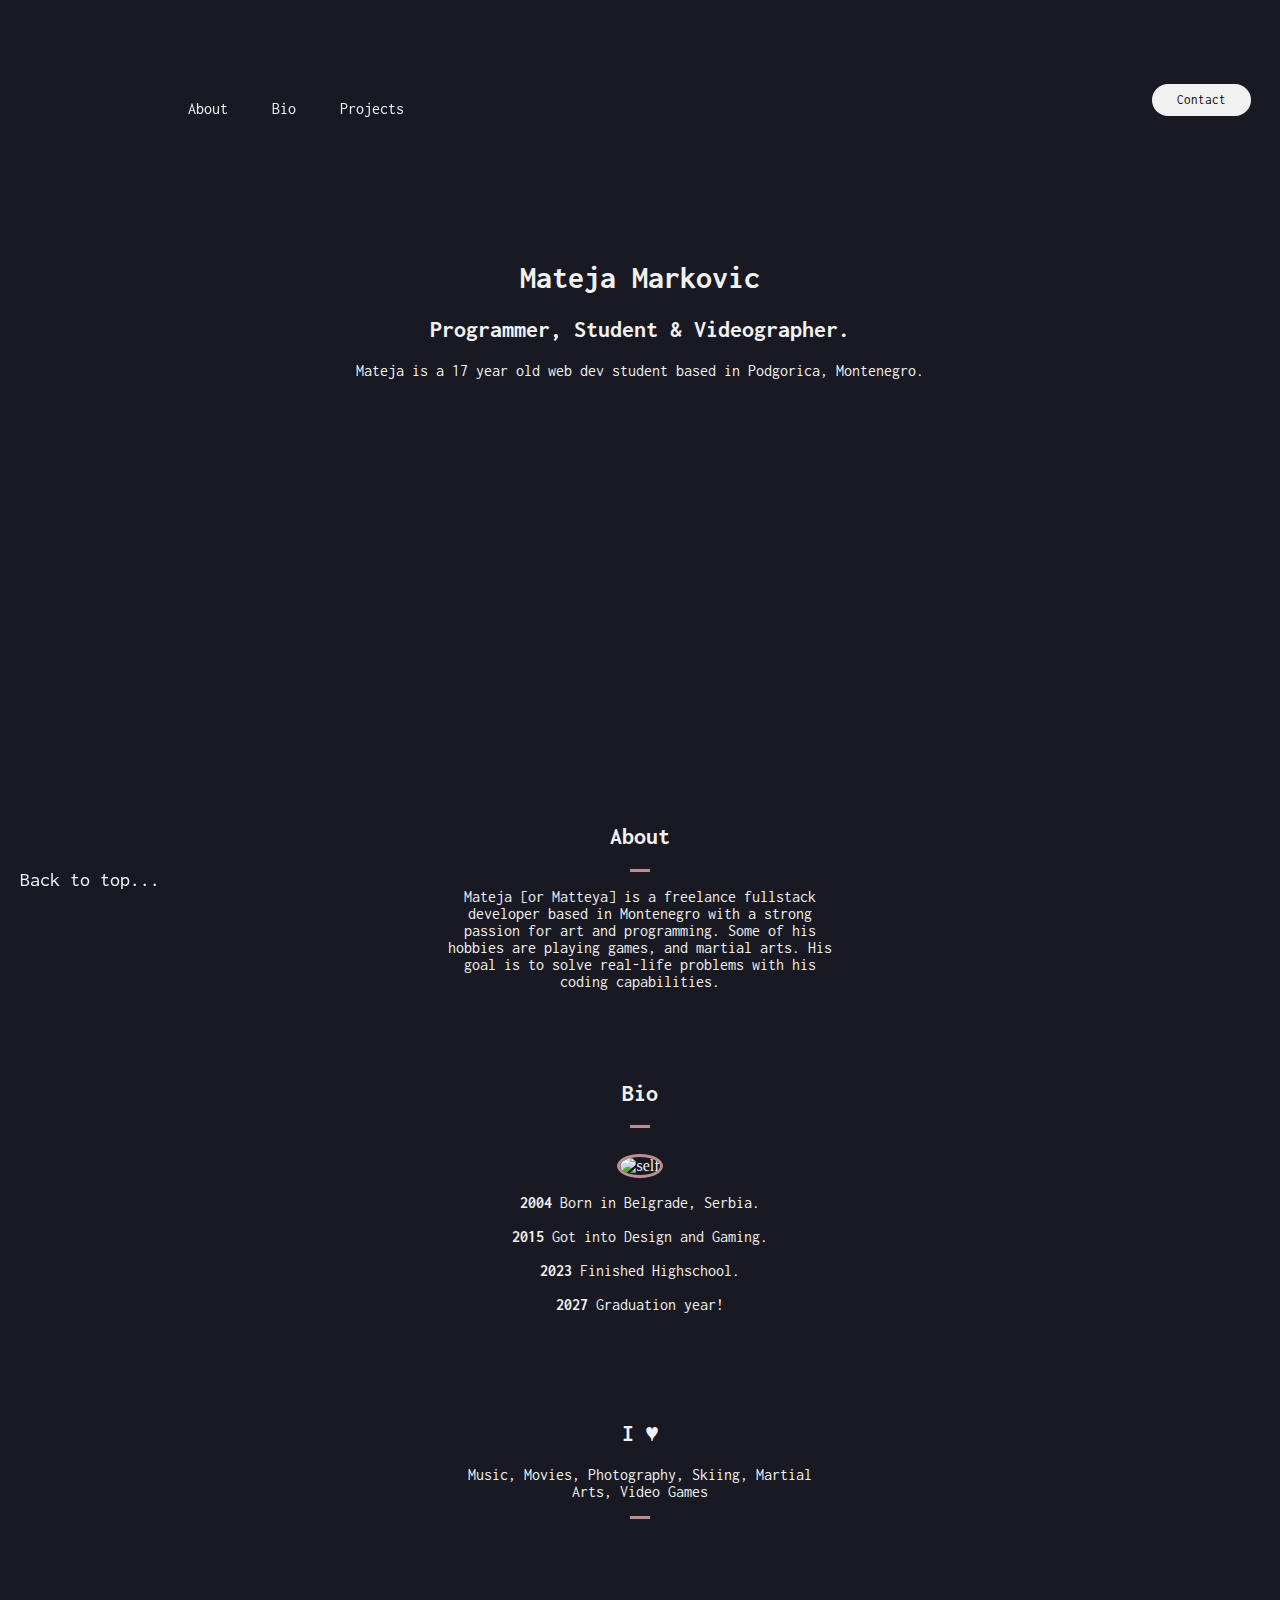
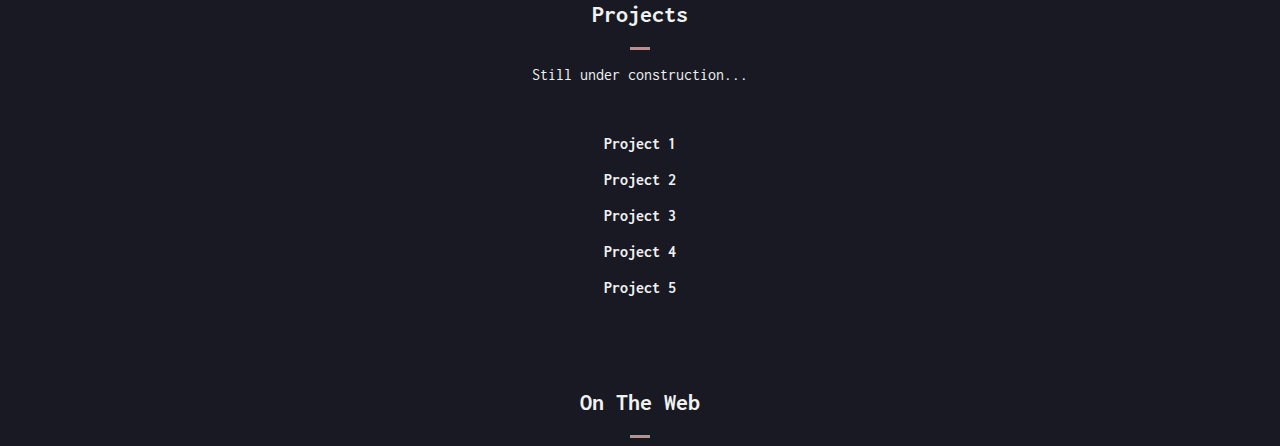
==== commit 4e53aaf4: "Update" ====
--- a/index.html
+++ b/index.html
@@ -1,435 +1,85 @@
 <!DOCTYPE html>
 <html lang="en">
 <head>
-    <meta charset="utf-8">
-    <meta name="viewport" content="width=device-width, initial-scale=1, shrink-to-fit=no">
-    
-    <!-- SEO Meta Tags -->
-    <meta name="description" content="Your description">
-    <meta name="author" content="Your name">
-
-    <!-- OG Meta Tags to improve the way the post looks when you share the page on Facebook, Twitter, LinkedIn -->
-	<meta property="og:site_name" content="" /> <!-- website name -->
-	<meta property="og:site" content="" /> <!-- website link -->
-	<meta property="og:title" content=""/> <!-- title shown in the actual shared post -->
-	<meta property="og:description" content="" /> <!-- description shown in the actual shared post -->
-	<meta property="og:image" content="" /> <!-- image link, make sure it's jpg -->
-	<meta property="og:url" content="" /> <!-- where do you want your post to link to -->
-	<meta name="twitter:card" content="summary_large_image"> <!-- to have large image post format in Twitter -->
-
-    <!-- Webpage Title -->
-    <title>Matteya's Porfolio</title>
-    
-    <!-- Styles -->
-    <link rel="preconnect" href="https://fonts.gstatic.com">
-    <link href="https://fonts.googleapis.com/css2?family=Open+Sans:ital,wght@0,400;0,600;0,700;1,400&family=Poppins:wght@600&display=swap" rel="stylesheet">
-    <link href="css/bootstrap.css" rel="stylesheet">
-    <link href="css/fontawesome-all.css" rel="stylesheet">
-	<link href="css/styles.css" rel="stylesheet">
-	
-	<!-- Favicon  -->
-    <link rel="icon" href="images/favicon.png">
+    <meta charset="UTF-8">
+    <meta http-equiv="X-UA-Compatible" content="IE=edge">
+    <meta name="viewport" content="width=device-width, initial-scale=1.0">
+    <link rel="preconnect" href="https://fonts.googleapis.com">
+    <link rel="preconnect" href="https://fonts.gstatic.com" crossorigin>
+    <link href="https://fonts.googleapis.com/css2?family=Inconsolata:wght@300&display=swap" rel="stylesheet">
+    <script type="module" src="https://unpkg.com/@google/model-viewer/dist/model-viewer.min.js"></script>
+    <link rel="stylesheet" href="mystyle.css">
+    <link rel="stylesheet" href="all.css">
+    <title>Matteya's Portfolio</title>
 </head>
-<body data-spy="scroll" data-target=".fixed-top">
-    
-    <!-- Navigation -->
-    <nav class="navbar navbar-expand-lg fixed-top navbar-dark">
-        <div class="container">
-            
-            <!-- Image Logo -->
-            <a class="navbar-brand logo-image" href="index.html" style="text-decoration: none"><p style="color: white"><b>Matteya</b></p></a>  
-
-            <!-- Text Logo - Use this if you don't have a graphic logo -->
-            <!-- <a class="navbar-brand logo-text page-scroll" href="index.html">Mark</a> -->
-
-            <button class="navbar-toggler p-0 border-0" type="button" data-toggle="offcanvas">
-                <span class="navbar-toggler-icon"></span>
-            </button>
-
-            <div class="navbar-collapse offcanvas-collapse" id="navbarsExampleDefault">
-                <ul class="navbar-nav ml-auto">
-                    <li class="nav-item">
-                        <a class="nav-link page-scroll" href="#header">Home <span class="sr-only">(current)</span></a>
-                    </li>
-                    <li class="nav-item">
-                        <a class="nav-link page-scroll" href="#about">About</a>
-                    </li>
-                    <li class="nav-item">
-                        <a class="nav-link page-scroll" href="#services">Services</a>
-                    </li>
-                    <li class="nav-item">
-                        <a class="nav-link page-scroll" href="#faq">FAQ</a>
-                    </li>
-                    <!-- <li class="nav-item dropdown">
-                        <a class="nav-link dropdown-toggle" href="#" id="dropdown01" data-toggle="dropdown" aria-haspopup="true" aria-expanded="false">Drop</a>
-                        <div class="dropdown-menu" aria-labelledby="dropdown01">
-                            <a class="dropdown-item page-scroll" href="project.html">Project Details</a>
-                            <div class="dropdown-divider"></div>
-                            <a class="dropdown-item page-scroll" href="terms.html">Terms Conditions</a>
-                            <div class="dropdown-divider"></div>
-                            <a class="dropdown-item page-scroll" href="privacy.html">Privacy Policy</a>
-                        </div>
-                    </li> -->
-                    <li class="nav-item">
-                        <a class="nav-link page-scroll" href="#contact">Contact</a>
-                    </li>
+<body class="example"><br><br><br>
+    <div id="loader">
+        <div id="btt"></div>
+        <header>
+            <nav>
+                <ul class="nav__list">
+                    <li class="list__items" id="lia" ><a id="lia" href="#about">About</a></li>
+                    <li class="list__items" id="lia" ><a id="lia" href="#bio">Bio</a></li>
+                    <li class="list__items" id="lia" ><a id="lia" href="#projects">Projects</a></li>
                 </ul>
-                <span class="nav-item social-icons">
-                    <span class="fa-stack">
-                        <a href="https://www.instagram.com/_matejamarkovic_/">
-                            <i class="fas fa-circle fa-stack-2x"></i>
-                            <i class="fab fa-instagram fa-stack-1x"></i>
-                        </a>
-                    </span>
-                    <span class="fa-stack">
-                        <a href="https://twitter.com/ignMatteya">
-                            <i class="fas fa-circle fa-stack-2x"></i>
-                            <i class="fab fa-twitter fa-stack-1x"></i>
-                        </a>
-                    </span>
-                </span>
-            </div> <!-- end of navbar-collapse -->
-        </div> <!-- end of container -->
-    </nav> <!-- end of navbar -->
-    <!-- end of navigation -->
+            </nav>
+            <a class="cta" href="https://www.instagram.com/_matejamarkovic_/"><button>Contact</button></a>
+        </header><br><br><br>
+        <div class="about" id="about">
+            <br>
+            <br>
+            <br>
+            <br>
+            <h1>Mateja Markovic</h1>
+            <h2>Programmer, Student & Videographer.</h2>
+            <p>Mateja is a 17 year old web dev student based in Podgorica, Montenegro.</p>
+        </div><br><br><br>
+        <div class="model3d">
+            <model-viewer src="Cubone.glb" camera-controls auto-rotate auto-rotate-delay="0" disable-zoom rotation-per-second="300%"></model-viewer>
+        </div>
+        <br><br><br>
+        <div class="work" id>
+            <h2 id="wtext">About</h2>
+            <hr>
+            <p id="wtext">Mateja [or Matteya] is a freelance fullstack developer based in Montenegro with a strong passion for art and programming. Some of his hobbies are playing games, and martial arts. His goal is to solve real-life problems with his coding capabilities.</p>
+        </div><br><br><br>
+        <div class="bio" id="bio">
+            <h2 id="btext">Bio</h2>
+            <hr>
+            <br>
+            <img src="image.png" alt="self" class="self">
+            <p id="btext">
+                <b>2004</b> Born in Belgrade, Serbia.<br><br>
+                <b>2015</b> Got into Design and Gaming.<br><br>
+                <b>2023</b> Finished Highschool.<br><br>
+                <b>2027</b> Graduation year!<br><br>
+            </p>
+        </div><br><br><br>
+        <div class="ilove" id="ilove">
+            <h2>I ♥</h2>
+            <p>Music, Movies, Photography, Skiing, Martial Arts, Video Games</p>
+            <hr>
+        </div><br><br><br>
+        <div class="projects" id="projects">
+            <h2>Projects</h2>
+            <hr>
+            <!-- <p>These are some of my projects...hope you like them!</p><br><br> -->
+            <p>Still under construction...</p><br><br>
+            <a class="ptext" href="Projects/project1.html"><b>Project 1</b></a><br><br>
+            <a class="ptext" href="Projects/project2.html"><b>Project 2</b></a><br><br>
+            <a class="ptext" href="Projects/project3.html"><b>Project 3</b></a><br><br>
+            <a class="ptext" href="Projects/project4.html"><b>Project 4</b></a><br><br>
+            <a class="ptext" href="Projects/project5.html"><b>Project 5</b></a><br><br>
+        </div> <br><br><br>
+        <div class="ontheweb" id="ontheweb">
+            <h2>On The Web</h2>
+            <i class="fab fa-github"></i>
+            <hr>
+        </div>
+        <a href="#btt" class="btt">Back to top...</a>
 
 
-    <!-- Header -->
-    <header id="header" class="header">
-        <div class="container">
-            <div class="row">
-                <div class="col-lg-6">
-                    <div class="text-container">
-                        <h1 class="h1-large">A Web Designer, Student, and Video Producer.</h1>
-                        <a class="btn-solid-lg page-scroll" href="#about">Learn About Me</a>
-                        <a class="btn-outline-lg page-scroll" href="#contact"><i class="fas fa-user"></i>Contact Me</a>
-                    </div> <!-- end of text-container -->
-                </div> <!-- end of col -->
-            </div> <!-- end of row -->
-        </div> <!-- end of container -->
-    </header> <!-- end of header -->
-    <!-- end of header -->
 
-
-    <!-- About-->
-    <div id="about" class="basic-1 bg-gray">
-        <div class="container">
-            <div class="row">
-                <div class="col-lg-4">
-                    <div class="text-container first">
-                        <h2>Hi, I'm Mateja,</h2>
-                        <p>I am a web design student studying in Montenegro, and I love working with people, and earning new experiences throught my journey</p>
-                    </div> <!-- end of text-container -->
-                </div> <!-- end of col -->
-                <div class="col-lg-4">
-                    <div class="text-container second">
-                        <div class="time">2020 - PRESENT</div>
-                        <h6>Freelance Web Developer</h6>
-                        <p>Working on my projects alongside being a student.</p>
-                        <div class="time">2018 - 2020</div>
-                        <h6>Web Design Student</h6>
-                        <p>The beggining of my web design journey</p>
-                    </div> <!-- end of text-container -->
-                </div> <!-- end of col -->
-                <div class="col-lg-4">
-                    <div class="text-container third">
-                        <div class="time">2017 - 2018</div>
-                        <h6>Senior Graphic Designer</h6>
-                        <p>Graphic Designer for an Architect company.</p>
-                        <div class="time">2016 - 2017</div>
-                        <h6>Graphic Designer</h6>
-                        <p>Freelance Raster Designer</p>
-                    </div> <!-- end of text-container -->
-                </div> <!-- end of col -->
-            </div> <!-- end of row -->
-        </div> <!-- end of container -->
-    </div> <!-- end of basic-1 -->
-    <!-- end of about -->
-
-
-    <!-- Services -->
-    <div id="services" class="basic-2">
-        <div class="container">
-            <div class="row">
-                <div class="col-lg-12">
-                    <h2 class="h2-heading">Services</h2>
-                    <p class="p-heading">I might be a beginner web designer, but my design knowledge and logic make me more than enough capable to provide you with good services.</p>
-                </div> <!-- end of col -->
-            </div> <!-- end of row -->
-            <div class="row">
-                <div class="col-lg-4">
-                    <div class="text-box">
-                        <i class="far fa-gem"></i>
-                        <h4>DESIGN</h4>
-                        <p>Throught my career journey, I've been doing design a lot, and I mean A LOT! That experience helps me provide eye catching visuals.</p>
-                        <br>
-                    </div> <!-- end of text-box -->
-                </div> <!-- end of col -->
-                <div class="col-lg-4">
-                    <div class="text-box">
-                        <i class="fas fa-code"></i>
-                        <h4>DEVELOPMENT</h4>
-                        <p>I write functioning code for whatever you need, and It is easily understandable, so if you want another developer, he can use my code aswell.</p>
-                    </div> <!-- end of text-box -->
-                </div> <!-- end of col -->
-                <div class="col-lg-4">
-                    <div class="text-box">
-                        <i class="fas fa-tv"></i>
-                        <h4>BASIC SEO</h4>
-                        <p>I can optimize your web site on search engines so that it saves you money on ads and marketing.</p>
-                        <br><br>
-                    </div> <!-- end of text-box -->
-                </div> <!-- end of col -->
-            </div> <!-- end of row -->
-        </div> <!-- end of container -->
-    </div> <!-- end of basic-2 -->
-    <!-- end of services -->
-
-
-    <!-- Details -->
-	<div class="split">
-		<div class="area-1">
-		</div><!-- end of area-1 on same line and no space between comments to eliminate margin white space --><div class="area-2 bg-gray">
-            <div class="container">    
-                <div class="row">
-                    <div class="col-lg-12">     
-                        
-                        <!-- Text Container -->
-                        <div class="text-container">
-                            <h2>Why Work With Me</h2>
-                            <p>I am a great communicator and love to invest the necessary time to understand the customer's problem very well</p>
-                            <h5>DESIGN TOOLS</h5>
-                            <p>My favorite design tools are Photoshop and Illustrator but I can create designs in Figma, Sketch and Adobe XD too</p>
-                            <h5>DEVELOPMENT SKILLS</h5>
-                            <p>I am familiar and work on a daily basis with HTML, CSS, JavaScript, Bootstrap and other modern frameworks</p>
-                            
-                            <div class="icons-container">
-                                <img src="images/details-icon-photoshop.png" alt="alternative">
-                                <img src="images/details-icon-illustrator.png" alt="alternative">
-                                <img src="images/details-icon-html.png" alt="alternative">
-                                <img src="images/details-icon-css.png" alt="alternative">
-                                <img src="images/details-icon-bootstrap.png" alt="alternative">
-                                <img src="images/details-icon-javascript.png" alt="alternative">
-                            </div> <!-- end of icons-container -->
-                        </div> <!-- end of text-container -->
-                        <!-- end of text container -->
-
-                    </div> <!-- end of col -->
-                </div> <!-- end of row -->
-            </div> <!-- end of container -->
-		</div> <!-- end of area-2 -->
-    </div> <!-- end of split -->
-    <!-- end of details -->
-
-
-    <!-- Projects -->
-    <div id="projects" class="basic-3">
-        <div class="container">
-            <div class="row">
-                <div class="col-lg-12">
-                    <h2 class="h2-heading">Delivered projects</h2>
-                    <p class="p-heading">Listed below are some of the most representative projects I've worked on. They range from basic web design for presentation sites to advanced web development for online shops</p>
-                </div> <!-- end of col -->
-            </div> <!-- end of row -->
-            <div class="row">
-                <div class="col-lg-12">
-
-                    <div class="text-container">
-                        <div class="image-container">
-                            <a href="project.html">
-                                <img class="img-fluid" src="images/project-1.jpg" alt="alternative">
-                            </a>
-                        </div> <!-- end of image-container -->
-                        <p><strong>For:</strong> Myself, <strong>Project:</strong> My own portfolio! Hope you like it! <a class="blue" href="project.html">details</a></p>
-                    </div> <!-- end of text-container -->
-
-                </div> <!-- end of col -->
-            </div> <!-- end of row -->
-        </div> <!-- end of container -->
-    </div> <!-- end of basic-3 -->
-    <!-- end of projects -->
-
-    <!-- Section Divider -->
-    <div class="container">
-        <div class="row">
-            <div class="col-lg-12">
-                <hr class="section-divider">
-            </div> <!-- end of col -->
-        </div> <!-- end of row -->
-    </div> <!-- end of container -->
-    <!-- end of section divider -->
-
-
-    <!-- Questions -->
-    <div class="accordion-1" id="faq">
-        <div class="container">
-            <div class="row">
-                <div class="col-lg-12">
-                    <h2 class="h2-heading">Frequent questions</h2>
-                </div> <!-- end of col -->
-            </div> <!-- end of row -->
-            <div class="row">
-                <div class="col-lg-12">
-
-                    <div class="accordion" id="accordionExample">
-                        <div class="card">
-                            <div class="card-header" id="headingOne">
-                                <button class="btn btn-link btn-block text-left" type="button" data-toggle="collapse" data-target="#collapseOne" aria-expanded="true" aria-controls="collapseOne">
-                                    How can I contact you and quickly get a quote for my online project?
-                                </button>
-                            </div>
-                            <div id="collapseOne" class="collapse show" aria-labelledby="headingOne" data-parent="#accordionExample">
-                                <div class="card-body">
-                                    The best way to reach me is through the contact form of by messaging me on my social media accounts. For a fast quote make sure your provide many project details
-                                </div>
-                            </div>
-                        </div>
-                        <div class="card">
-                            <div class="card-header" id="headingTwo">
-                                <button class="btn btn-link btn-block text-left collapsed" type="button" data-toggle="collapse" data-target="#collapseTwo" aria-expanded="false" aria-controls="collapseTwo">
-                                    Do you create designs from the ground up or you are using themes?
-                                </button>
-                            </div>
-                            <div id="collapseTwo" class="collapse" aria-labelledby="headingTwo" data-parent="#accordionExample">
-                                <div class="card-body">
-                                    All of the designs I create are made by me, from ground up. Everything that you recieve will be original.
-                                </div>
-                            </div>
-                        </div>
-                        <div class="card">
-                            <div class="card-header" id="headingThree">
-                                <button class="btn btn-link btn-block text-left collapsed" type="button" data-toggle="collapse" data-target="#collapseThree" aria-expanded="false" aria-controls="collapseThree">
-                                    Will I receive any included maintenance or warranty after project delivery?
-                                </button>
-                            </div>
-                            <div id="collapseThree" class="collapse" aria-labelledby="headingThree" data-parent="#accordionExample">
-                                <div class="card-body">
-                                    Although I cannot provide constant maintenance since I am still a student, you can always message me if there is a problem with the website.
-                                </div>
-                            </div>
-                        </div>
-                        <div class="card">
-                            <div class="card-header" id="headingFour">
-                                <button class="btn btn-link btn-block text-left collapsed" type="button" data-toggle="collapse" data-target="#collapseFour" aria-expanded="false" aria-controls="collapseFour">
-                                    If something goes wrong with the project can I have my money back?
-                                </button>
-                            </div>
-                            <div id="collapseFour" class="collapse" aria-labelledby="headingFour" data-parent="#accordionExample">
-                                <div class="card-body">
-                                    It depends, if the problem is my fault (code isn't working), you will have your money back, but if you cannot afford a host or something like that, you will not be getting your money back.
-                                </div>
-                            </div>
-                        </div>
-                        <div class="card">
-                            <div class="card-header" id="headingFive">
-                                <button class="btn btn-link btn-block text-left collapsed" type="button" data-toggle="collapse" data-target="#collapseFive" aria-expanded="false" aria-controls="collapseFive">
-                                    What's your preferred method of payment and do you need an advance?
-                                </button>
-                            </div>
-                            <div id="collapseFive" class="collapse" aria-labelledby="headingFive" data-parent="#accordionExample">
-                                <div class="card-body">
-                                    I charge in advance, and my preffered payment method is paypal.
-                                </div>
-                            </div>
-                        </div>
-                    </div> <!-- end of accordion -->
-
-                </div> <!-- end of col -->
-            </div> <!-- end of row -->
-        </div> <!-- end of container -->
-    </div> <!-- end of accordion-1 -->
-    <!-- end of questions -->
-
-
-    <!-- Contact -->
-    <div id="contact" class="form-1 bg-gray">
-        <div class="container">
-            <div class="row">
-                <div class="col-lg-12">
-                    <h2>Contact details</h2>
-                    <p class="p-heading">For any type of online project please don't hesitate to get in touch with me. The fastest way is to send me your message using the following email: <a class="blue no-line" href="mailto:matejamarkovicets@gmail.com">matejamarkovicets@gmail.com</a></p>
-                </div> <!-- end of col -->
-            </div> <!-- end of row -->
-            <div class="row">
-                <div class="col-lg-12">
-                    
-                    <!-- Contact Form -->
-                    <form id="contactForm">
-                        <div class="form-group">
-                            <input type="text" class="form-control-input" id="cname" required>
-                            <label class="label-control" for="cname">Name</label>
-                        </div>
-                        <div class="form-group">
-                            <input type="email" class="form-control-input" id="cemail" required>
-                            <label class="label-control" for="cemail">Email</label>
-                        </div>
-                        <div class="form-group">
-                            <textarea class="form-control-textarea" id="cmessage" required></textarea>
-                            <label class="label-control" for="cmessage">Project details</label>
-                        </div>
-                        <div class="form-group">
-                            <button type="submit" class="form-control-submit-button">Submit</button>
-                        </div>
-                    </form>
-                    <!-- end of contact form -->
-
-                </div> <!-- end of col -->
-            </div> <!-- end of row -->
-        </div> <!-- end of container -->
-    </div> <!-- end of form-1 -->  
-    <!-- end of contact -->
-
-
-    <!-- Footer -->
-    <div class="footer bg-gray">
-        <div class="container">
-            <div class="row">
-                <div class="col-lg-12">
-                    <div class="social-container">
-                        <span class="fa-stack">
-                            <a href="https://twitter.com/ignMatteya">
-                                <i class="fas fa-circle fa-stack-2x"></i>
-                                <i class="fab fa-twitter fa-stack-1x"></i>
-                            </a>
-                        </span>
-                        <span class="fa-stack">
-                            <a href="https://www.instagram.com/_matejamarkovic_/">
-                                <i class="fas fa-circle fa-stack-2x"></i>
-                                <i class="fab fa-instagram fa-stack-1x"></i>
-                            </a>
-                        </span>
-                        <span class="fa-stack">
-                            <a href="https://www.youtube.com/channel/UCiihEN-40q2uO_f7Jm6KzBA">
-                                <i class="fas fa-circle fa-stack-2x"></i>
-                                <i class="fab fa-youtube fa-stack-1x"></i>
-                            </a>
-                        </span>
-                    </div> <!-- end of social-container -->
-                </div> <!-- end of col -->
-            </div> <!-- end of row -->
-        </div> <!-- end of container -->
-    </div> <!-- end of footer -->  
-    <!-- end of footer -->
-
-
-    <!-- Copyright -->
-    <div class="copyright bg-gray">
-        <div class="container">
-            <div class="row">
-                <div class="col-lg-12">
-                    <p class="p-small">Copyright © <a class="no-line" href="#your-link">Matteya</a></p>
-                </div> <!-- end of col -->
-            </div> <!-- enf of row -->
-        </div> <!-- end of container -->
-        
-    </div> <!-- end of copyright --> 
-    <!-- end of copyright -->
-    
-    	
-    <!-- Scripts -->
-    <script src="js/jquery.min.js"></script> <!-- jQuery for Bootstrap's JavaScript plugins -->
-    <script src="js/bootstrap.min.js"></script> <!-- Bootstrap framework -->
-    <script src="js/jquery.easing.min.js"></script> <!-- jQuery Easing for smooth scrolling between anchors -->
-    <script src="js/scripts.js"></script> <!-- Custom scripts -->
+    </div>
 </body>
 </html>--- a/mystyle.css
+++ b/mystyle.css
@@ -0,0 +1,193 @@
+.example::-webkit-scrollbar {
+    display: none;
+  }
+.example {
+    -ms-overflow-style: none;
+    scrollbar-width: none;
+  }
+html {
+    scroll-behavior: smooth;
+  }
+body{
+    box-sizing: border-box;
+    margin: 0;
+    padding: 0;
+    background-color: #181922;
+    color: #f1f1f1;
+}
+
+li, button, h1, h2, p{
+    font-family: 'Inconsolata', monospace;
+}
+a{
+    font-family: 'Inconsolata', monospace;
+    text-decoration: none;
+    color: #f1f1f1;
+}
+
+header{
+    display: flex;
+    justify-content: space-between;
+    align-items: center;
+    padding: 30px 10%;
+}
+.logo {
+    cursor: pointer;
+    height: 50px;
+}
+
+.nav__list{
+    position: fixed;
+    text-align: center;
+}
+
+.list__items{
+    display: inline-block;
+    padding: 0px 20px;
+    text-align: center;
+}
+
+#lia {
+    transition: all 0.3s ease 0s;
+}
+
+#lia:hover{
+    color: rosybrown;
+    transition: all 0.3s ease 0s;
+}
+
+button{
+    position: fixed;
+    padding: 9px 25px;
+    background-color: #f1f1f1;
+    border: none;
+    border-radius: 50px;
+    cursor: pointer;
+    transition: all 0.3s ease 0s;   
+}
+
+button:hover{
+    padding: 9px 25px;
+    background-color: rosybrown;
+    border: none;
+    border-radius: 50px;
+    cursor: pointer;
+    transition: all 0.3s ease 0s;  
+}
+
+.about{
+    text-align: center;
+}
+
+model-viewer{
+    width: 300px;
+    height: 300px;
+}
+.model3d{
+    display: flex;
+    align-items: center;
+    justify-content: center;
+}
+
+.work{
+    width: 30%;
+    margin: auto;
+    text-align: center;
+}
+.work hr{
+    width: 5%;
+    height: 3px;
+    background-color: rosybrown;
+    border: none;
+}
+
+.bio{
+    width: 30%;
+    margin: auto;
+    text-align: center;
+}
+.bio hr{
+    width: 5%;
+    height: 3px;
+    background-color: rosybrown;
+    border: none;
+}
+
+.self{
+    width: 250px;
+    height: 250px;
+    border-radius: 50%;
+    border: 3px rosybrown solid;
+    margin: 0, auto;
+}
+
+.projects{
+    width: 30%;
+    margin: auto;
+    text-align: center;
+}
+.projects hr{
+    width: 5%;
+    height: 3px;
+    background-color: rosybrown;
+    border: none;
+}
+
+.pimages{
+    width: 40%;
+    height: 40%;
+    border-radius: 5%;
+    border: 3px rosybrown solid;
+    margin: 0, auto;
+}
+
+.ptext{
+    color: #f1f1f1;
+    transition: all 0.3s ease 0s;  
+}
+
+.ptext:hover{
+    color: rosybrown;
+    transition: all 0.3s ease 0s;  
+}
+
+.btt {
+    position: fixed;
+    bottom: 10px;
+    left: 20px;
+    font-size: 20px;
+    color: #f1f1f1;
+    transition: all 0.3s ease 0s;  
+  }
+.btt:hover {
+    position: fixed;
+    bottom: 10px;
+    left: 20px;
+    font-size: 20px;
+    color: rosybrown;
+    transition: all 0.3s ease 0s;  
+  }
+
+.ilove{
+    width: 30%;
+    margin: auto;
+    text-align: center;
+}
+.ilove hr{
+    width: 5%;
+    height: 3px;
+    background-color: rosybrown;
+    border: none;
+}
+
+.ontheweb{
+    width: 30%;
+    margin: auto;
+    text-align: center;
+}
+.ontheweb hr{
+    width: 5%;
+    height: 3px;
+    background-color: rosybrown;
+    border: none;
+}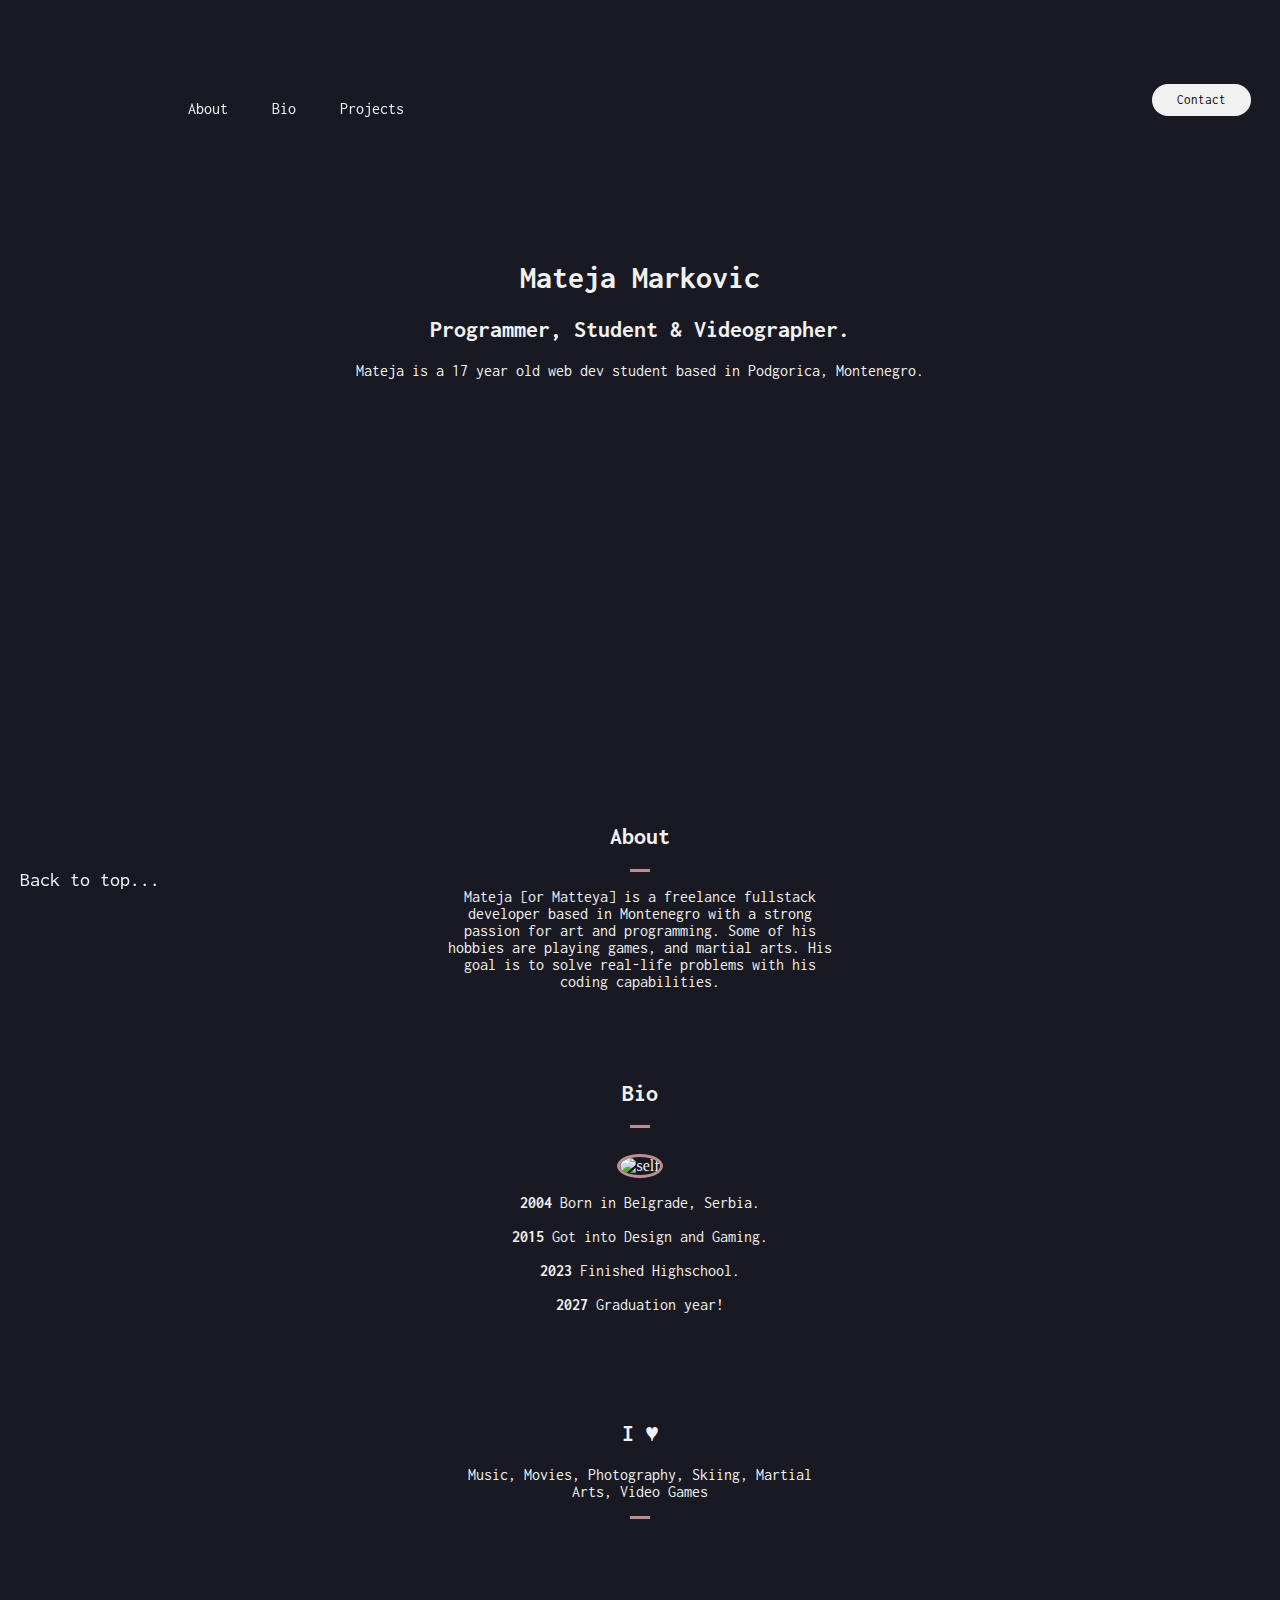
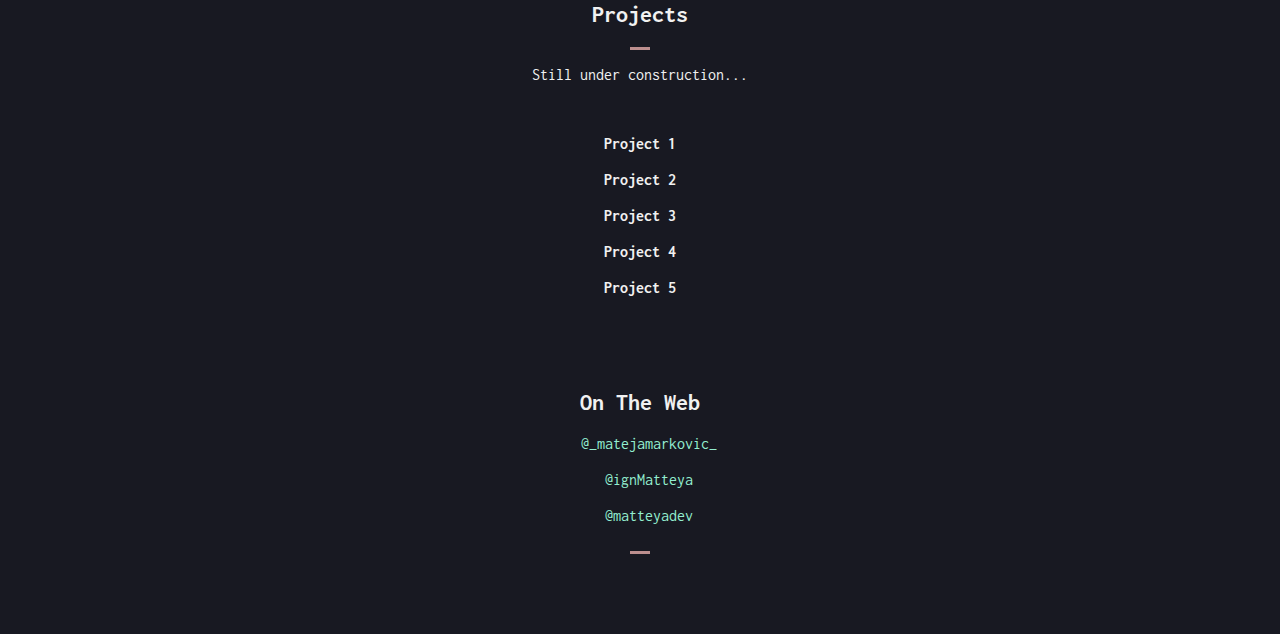
==== commit 320b0085: "Update" ====
--- a/index.html
+++ b/index.html
@@ -10,11 +10,14 @@
     <script type="module" src="https://unpkg.com/@google/model-viewer/dist/model-viewer.min.js"></script>
     <link rel="stylesheet" href="mystyle.css">
     <link rel="stylesheet" href="all.css">
+    <link rel="stylesheet" href="https://cdnjs.cloudflare.com/ajax/libs/font-awesome/4.7.0/css/font-awesome.min.css">
     <title>Matteya's Portfolio</title>
 </head>
-<body class="example"><br><br><br>
+<body class="example">
+    <div id="btt"></div>
+    <br><br><br>
     <div id="loader">
-        <div id="btt"></div>
+        
         <header>
             <nav>
                 <ul class="nav__list">
@@ -35,8 +38,9 @@
             <p>Mateja is a 17 year old web dev student based in Podgorica, Montenegro.</p>
         </div><br><br><br>
         <div class="model3d">
-            <model-viewer src="Cubone.glb" camera-controls auto-rotate auto-rotate-delay="0" disable-zoom rotation-per-second="300%"></model-viewer>
+            <model-viewer src="Cubone.glb" camera-controls auto-rotate auto-rotate-delay="0" disable-zoom rotation-per-second="400%"></model-viewer>
         </div>
+        </script>
         <br><br><br>
         <div class="work" id>
             <h2 id="wtext">About</h2>
@@ -73,9 +77,11 @@
         </div> <br><br><br>
         <div class="ontheweb" id="ontheweb">
             <h2>On The Web</h2>
-            <i class="fab fa-github"></i>
+            <a href="#" class="fa icon"></a><a class="icon"> @_matejamarkovic_</a><br><br>
+            <a href="#" class="fa icon"></a><a class="icon"> @ignMatteya</a><br><br>
+            <a href="#" class="fa icon"></a><a class="icon"> @matteyadev</a><br><br>
             <hr>
-        </div>
+        </div><br><br><br><br>
         <a href="#btt" class="btt">Back to top...</a>
 
 
--- a/mystyle.css
+++ b/mystyle.css
@@ -80,10 +80,12 @@
 }
 
 model-viewer{
+    --poster-color: transparent;
     width: 300px;
     height: 300px;
 }
 .model3d{
+    --poster-color: transparent;
     display: flex;
     align-items: center;
     justify-content: center;
@@ -190,4 +192,24 @@
     height: 3px;
     background-color: rosybrown;
     border: none;
-}+}
+  
+  .fa:hover {
+      opacity: 0.7;
+  }
+  
+  .icon{
+    color: rgb(147, 238, 208);
+    border-radius: 15px;
+    padding: 5px;
+    transition: all 0.5s;
+  }
+
+  .icon:hover{
+    border-radius: 10px;
+    background-color: rgba(147, 238, 208, 0.3);
+    padding: 5px;
+    transition: all 0.5s;
+  }
+
+  @keyframes fadeIn{from{opacity:1}to{opacity:0}}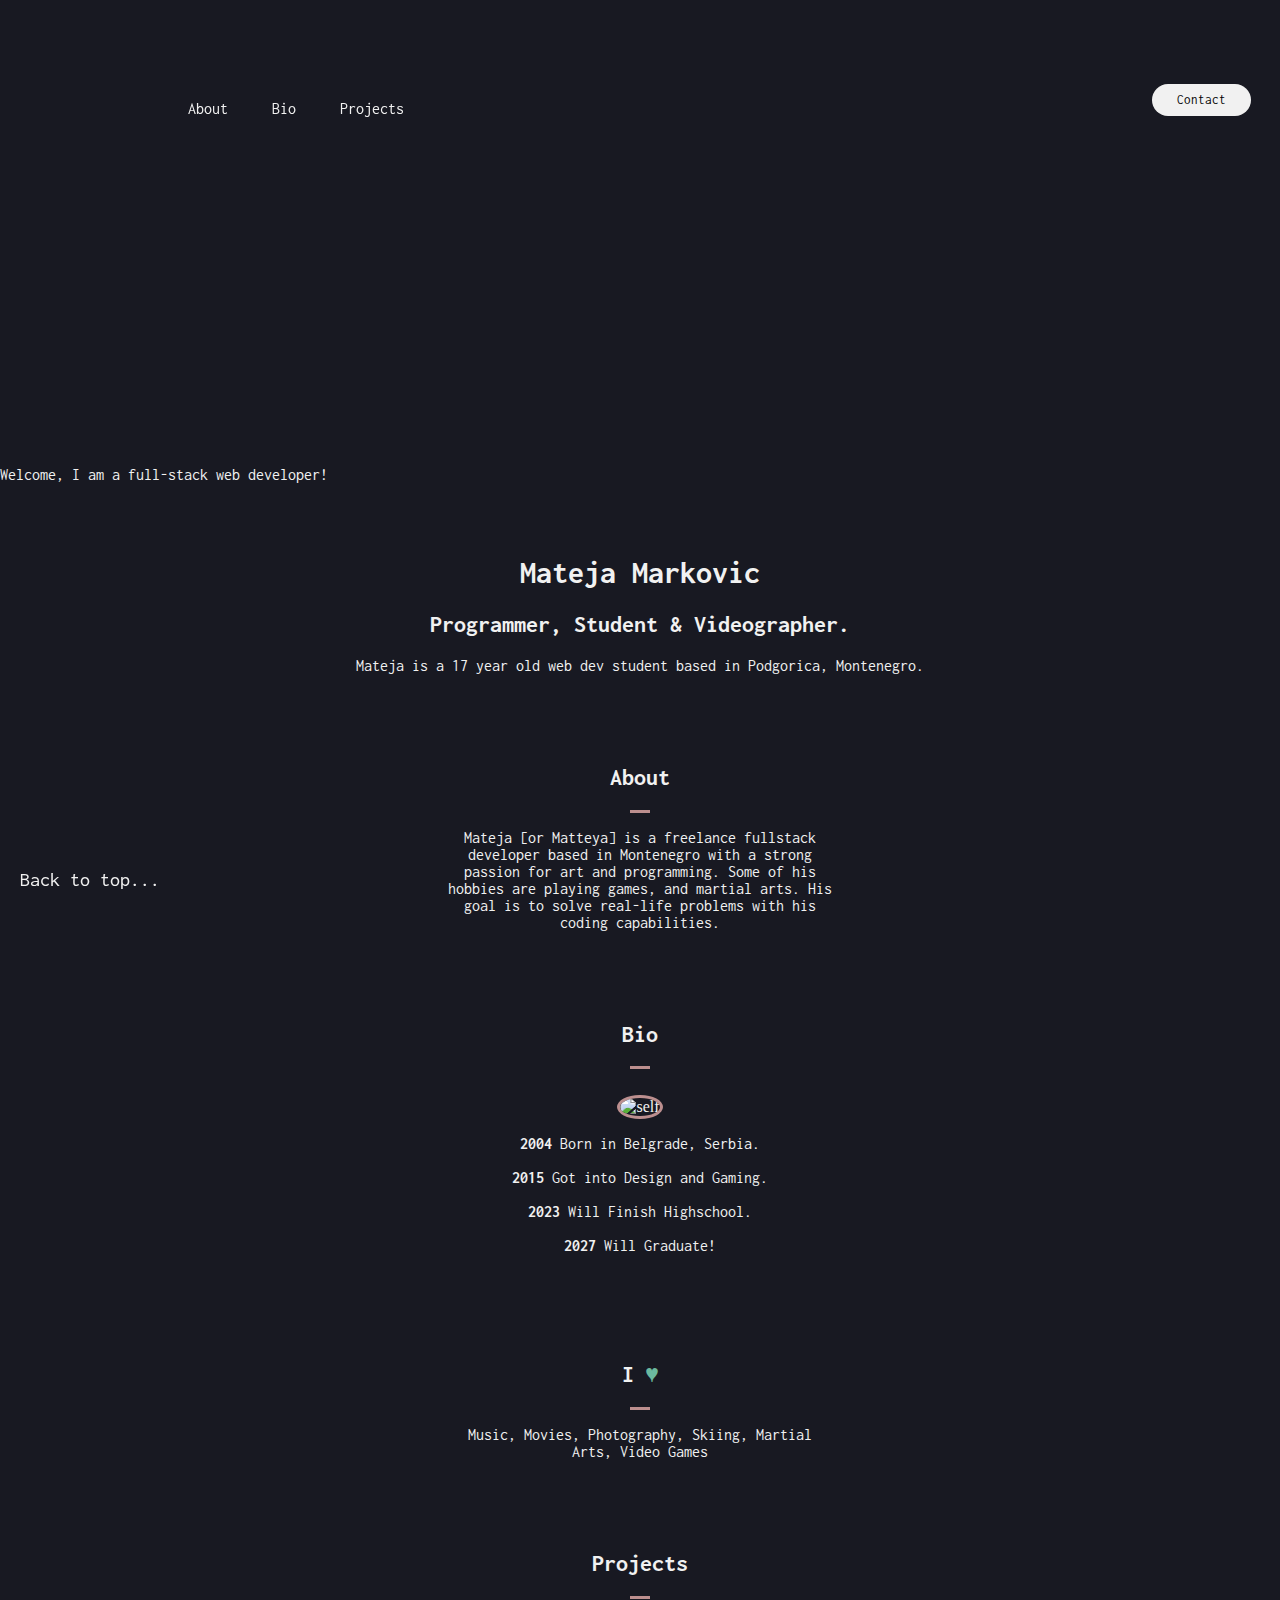
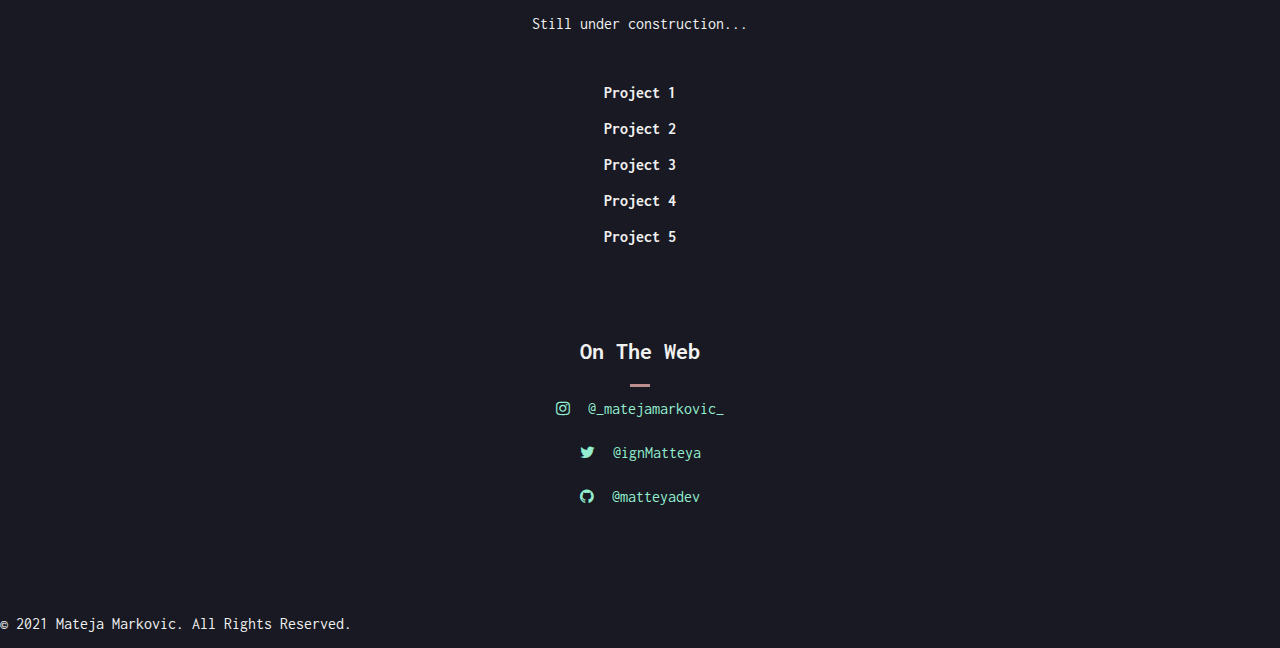
==== commit 7eb76454: "change:text" ====
--- a/index.html
+++ b/index.html
@@ -9,15 +9,13 @@
     <link href="https://fonts.googleapis.com/css2?family=Inconsolata:wght@300&display=swap" rel="stylesheet">
     <script type="module" src="https://unpkg.com/@google/model-viewer/dist/model-viewer.min.js"></script>
     <link rel="stylesheet" href="mystyle.css">
-    <link rel="stylesheet" href="all.css">
+    <link rel="shortcut icon" type="image/jpg" href="favicon.png"/>
     <link rel="stylesheet" href="https://cdnjs.cloudflare.com/ajax/libs/font-awesome/4.7.0/css/font-awesome.min.css">
     <title>Matteya's Portfolio</title>
 </head>
 <body class="example">
     <div id="btt"></div>
-    <br><br><br>
-    <div id="loader">
-        
+    <br><br><br> 
         <header>
             <nav>
                 <ul class="nav__list">
@@ -26,22 +24,22 @@
                     <li class="list__items" id="lia" ><a id="lia" href="#projects">Projects</a></li>
                 </ul>
             </nav>
-            <a class="cta" href="https://www.instagram.com/_matejamarkovic_/"><button>Contact</button></a>
-        </header><br><br><br>
+            <a class="cta" href="https://www.instagram.com/_matejamarkovic_/"><button class="contactbutton">Contact</button></a>
+        </header><br><br>
+        <div class="model3d">
+            <model-viewer src="Cubone.glb" auto-rotate auto-rotate-delay="0" disable-zoom rotation-per-second="400%">
+                <div class="poster" slot="poster"></div>
+                <div class="poster" slot="progress-bar"></div>
+            </model-viewer>
+        </div>
+        <p class="welcome">Welcome, I am a full-stack web developer!</p>
         <div class="about" id="about">
-            <br>
-            <br>
             <br>
             <br>
             <h1>Mateja Markovic</h1>
             <h2>Programmer, Student & Videographer.</h2>
             <p>Mateja is a 17 year old web dev student based in Podgorica, Montenegro.</p>
         </div><br><br><br>
-        <div class="model3d">
-            <model-viewer src="Cubone.glb" camera-controls auto-rotate auto-rotate-delay="0" disable-zoom rotation-per-second="400%"></model-viewer>
-        </div>
-        </script>
-        <br><br><br>
         <div class="work" id>
             <h2 id="wtext">About</h2>
             <hr>
@@ -55,14 +53,14 @@
             <p id="btext">
                 <b>2004</b> Born in Belgrade, Serbia.<br><br>
                 <b>2015</b> Got into Design and Gaming.<br><br>
-                <b>2023</b> Finished Highschool.<br><br>
-                <b>2027</b> Graduation year!<br><br>
+                <b>2023</b> Will Finish Highschool.<br><br>
+                <b>2027</b> Will Graduate!<br><br>
             </p>
         </div><br><br><br>
         <div class="ilove" id="ilove">
-            <h2>I ♥</h2>
+            <h2>I <span style="color: #6bb99f">♥</span></h2>
+            <hr>
             <p>Music, Movies, Photography, Skiing, Martial Arts, Video Games</p>
-            <hr>
         </div><br><br><br>
         <div class="projects" id="projects">
             <h2>Projects</h2>
@@ -77,15 +75,12 @@
         </div> <br><br><br>
         <div class="ontheweb" id="ontheweb">
             <h2>On The Web</h2>
-            <a href="#" class="fa icon"></a><a class="icon"> @_matejamarkovic_</a><br><br>
-            <a href="#" class="fa icon"></a><a class="icon"> @ignMatteya</a><br><br>
-            <a href="#" class="fa icon"></a><a class="icon"> @matteyadev</a><br><br>
             <hr>
+            <a href="https://www.instagram.com/_matejamarkovic_/" class="fa fa-instagram icon" target="_blank"></a><a class="icon" href="https://www.instagram.com/_matejamarkovic_/" target="_blank"> @_matejamarkovic_</a><br><br>
+            <a href="https://twitter.com/ignMatteya" class="fa fa-twitter icon" target="_blank"></a><a class="icon" href="https://twitter.com/ignMatteya" target="_blank"> @ignMatteya</a><br><br>
+            <a href="https://github.com/MatteyaDev" class="fa fa-github icon" target="_blank"></a><a class="icon" href="https://github.com/MatteyaDev" target="_blank"> @matteyadev</a><br><br>
         </div><br><br><br><br>
         <a href="#btt" class="btt">Back to top...</a>
-
-
-
-    </div>
+        <p class="copyright">© 2021 Mateja Markovic. All Rights Reserved.</p>
 </body>
 </html>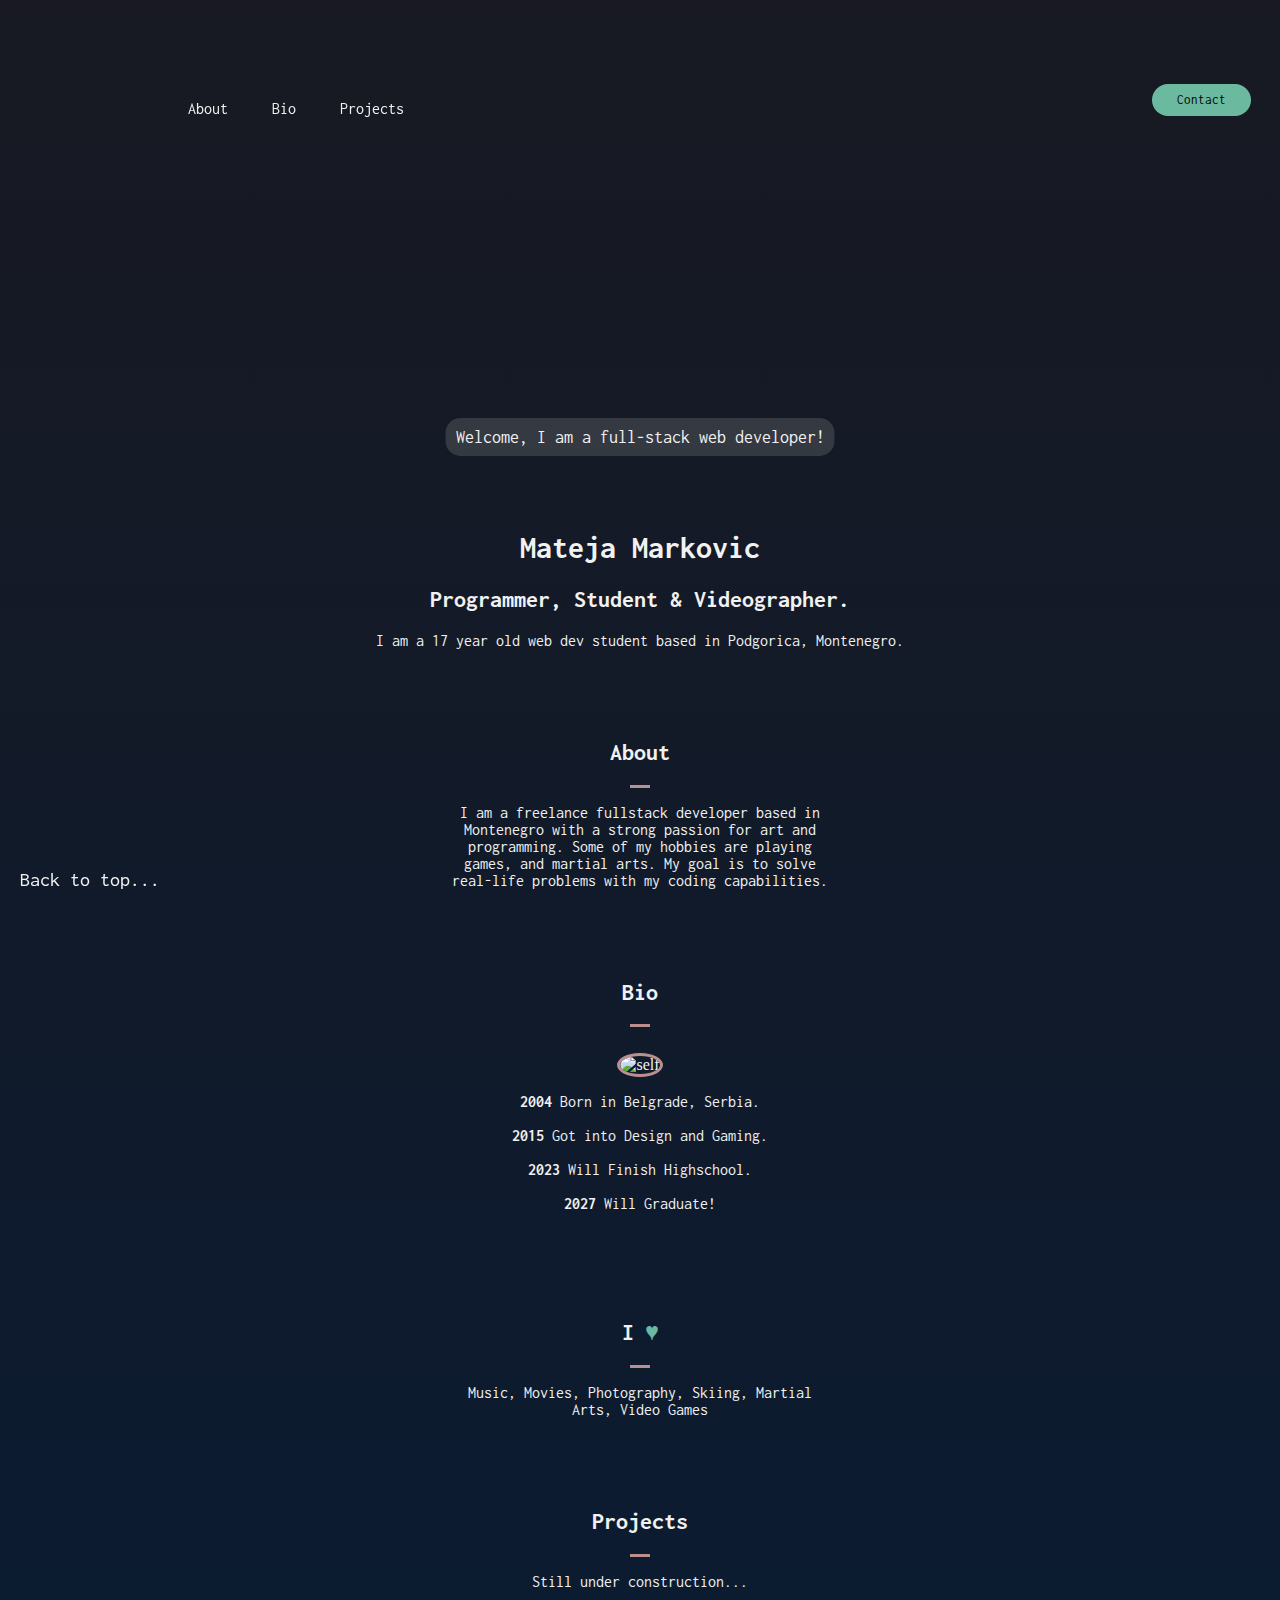
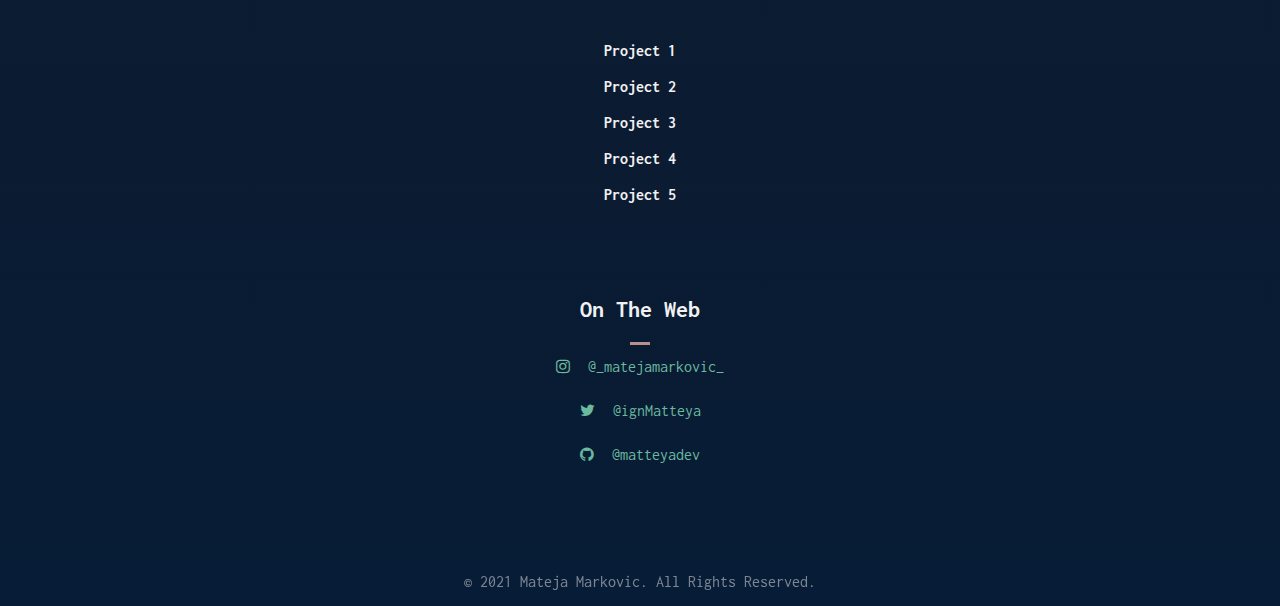
==== commit 43d91def: "change:firstperson" ====
--- a/index.html
+++ b/index.html
@@ -38,12 +38,12 @@
             <br>
             <h1>Mateja Markovic</h1>
             <h2>Programmer, Student & Videographer.</h2>
-            <p>Mateja is a 17 year old web dev student based in Podgorica, Montenegro.</p>
+            <p>I am a 17 year old web dev student based in Podgorica, Montenegro.</p>
         </div><br><br><br>
         <div class="work" id>
             <h2 id="wtext">About</h2>
             <hr>
-            <p id="wtext">Mateja [or Matteya] is a freelance fullstack developer based in Montenegro with a strong passion for art and programming. Some of his hobbies are playing games, and martial arts. His goal is to solve real-life problems with his coding capabilities.</p>
+            <p id="wtext">I am a freelance fullstack developer based in Montenegro with a strong passion for art and programming. Some of my hobbies are playing games, and martial arts. My goal is to solve real-life problems with my coding capabilities.</p>
         </div><br><br><br>
         <div class="bio" id="bio">
             <h2 id="btext">Bio</h2>
--- a/mystyle.css
+++ b/mystyle.css
@@ -12,6 +12,7 @@
     box-sizing: border-box;
     margin: 0;
     padding: 0;
+    background-image: linear-gradient(to top, #071c36 0%, #181922 100%);
     background-color: #181922;
     color: #f1f1f1;
 }
@@ -31,10 +32,7 @@
     align-items: center;
     padding: 30px 10%;
 }
-.logo {
-    cursor: pointer;
-    height: 50px;
-}
+
 
 .nav__list{
     position: fixed;
@@ -42,6 +40,8 @@
 }
 
 .list__items{
+    backdrop-filter: blur(3px);
+    border-radius: 10px;
     display: inline-block;
     padding: 0px 20px;
     text-align: center;
@@ -56,10 +56,10 @@
     transition: all 0.3s ease 0s;
 }
 
-button{
+.contactbutton{
     position: fixed;
     padding: 9px 25px;
-    background-color: #f1f1f1;
+    background-color: rgb(107, 185, 159);
     border: none;
     border-radius: 50px;
     cursor: pointer;
@@ -80,15 +80,14 @@
 }
 
 model-viewer{
-    --poster-color: transparent;
-    width: 300px;
-    height: 300px;
+    width: 250px;
+    height: 250px;
 }
 .model3d{
-    --poster-color: transparent;
     display: flex;
     align-items: center;
     justify-content: center;
+    
 }
 
 .work{
@@ -96,60 +95,54 @@
     margin: auto;
     text-align: center;
 }
-.work hr{
+
+.bio{
+    width: 30%;
+    margin: auto;
+    text-align: center;
+}
+
+hr{
     width: 5%;
     height: 3px;
     background-color: rosybrown;
     border: none;
 }
 
-.bio{
-    width: 30%;
-    margin: auto;
-    text-align: center;
-}
-.bio hr{
-    width: 5%;
-    height: 3px;
-    background-color: rosybrown;
-    border: none;
-}
-
 .self{
-    width: 250px;
-    height: 250px;
+    width: 200px;
+    height: 200px;
     border-radius: 50%;
     border: 3px rosybrown solid;
-    margin: 0, auto;
+    text-align: center;
 }
 
 .projects{
     width: 30%;
     margin: auto;
     text-align: center;
-}
-.projects hr{
-    width: 5%;
-    height: 3px;
-    background-color: rosybrown;
-    border: none;
 }
 
 .pimages{
     width: 40%;
     height: 40%;
     border-radius: 5%;
-    border: 3px rosybrown solid;
+    border: 3px #6bb99f solid;
     margin: 0, auto;
 }
 
 .ptext{
     color: #f1f1f1;
+    padding: 5px;
+    border-radius: 10px;
     transition: all 0.3s ease 0s;  
 }
 
 .ptext:hover{
-    color: rosybrown;
+    color: #fff;
+    padding: 5px;
+    border-radius: 10px;
+    background-color: rgba(188, 143, 143, 03);
     transition: all 0.3s ease 0s;  
 }
 
@@ -175,31 +168,19 @@
     margin: auto;
     text-align: center;
 }
-.ilove hr{
-    width: 5%;
-    height: 3px;
-    background-color: rosybrown;
-    border: none;
-}
 
 .ontheweb{
     width: 30%;
     margin: auto;
     text-align: center;
 }
-.ontheweb hr{
-    width: 5%;
-    height: 3px;
-    background-color: rosybrown;
-    border: none;
-}
-  
+
   .fa:hover {
       opacity: 0.7;
   }
   
   .icon{
-    color: rgb(147, 238, 208);
+    color: #6bb99f;
     border-radius: 15px;
     padding: 5px;
     transition: all 0.5s;
@@ -207,9 +188,88 @@
 
   .icon:hover{
     border-radius: 10px;
-    background-color: rgba(147, 238, 208, 0.3);
+    background-color: rgba(107, 185, 159, 0.3);
     padding: 5px;
     transition: all 0.5s;
   }
 
-  @keyframes fadeIn{from{opacity:1}to{opacity:0}}+  @keyframes fadeIn{from{opacity:1}to{opacity:0}}
+
+
+  @media only screen and (max-width: 800px){
+    .contactbutton{
+        opacity: 0;
+    }
+
+    .self{
+    width: 100px;
+    height: 100px;
+    border-radius: 50%;
+    border: 3px rosybrown solid;
+    margin: 0,auto;
+    }
+    header{
+        display: flex;
+        justify-content: space-between;
+        align-items: center;
+        padding: 30px 10%;
+    }
+    hr{
+        width: 50px;
+        height: 3px;
+        background-color: rosybrown;
+        border: none;
+    }
+    header{
+        display: flex;
+        justify-content: space-between;
+        align-items: center;
+        padding: 30px 10%;
+    }
+    
+    .nav__list{
+        position: fixed;
+        text-align: center;
+    }
+    
+    .list__items{
+        backdrop-filter: blur(3px);
+        border-radius: 10px;
+        display: inline-block;
+        padding: 0px 20px;
+        text-align: center;
+    }
+  }
+
+.copyright{
+    text-align: center;
+    opacity: 0.5;
+}
+
+.welcome{
+    background-color: rgba(128, 128, 128, 0.3);
+    text-align: center;
+    padding: 10px;
+    border-radius: 15px;
+    display:inline-block;
+    position:relative;
+    font-size: large;
+    left:50%;
+    transform:translateX(-50%);
+    transition: all 0.5s;
+}
+
+.poster{
+    width: 250px;
+    height: 250px;
+    background-color: rgba(107, 185, 159, 0.0);
+}
+
+.clickme{
+    padding: 9px 25px;
+    background-color: rgb(107, 185, 159);
+    border: none;
+    border-radius: 50px;
+    cursor: pointer;
+    transition: all 0.3s ease 0s;   
+}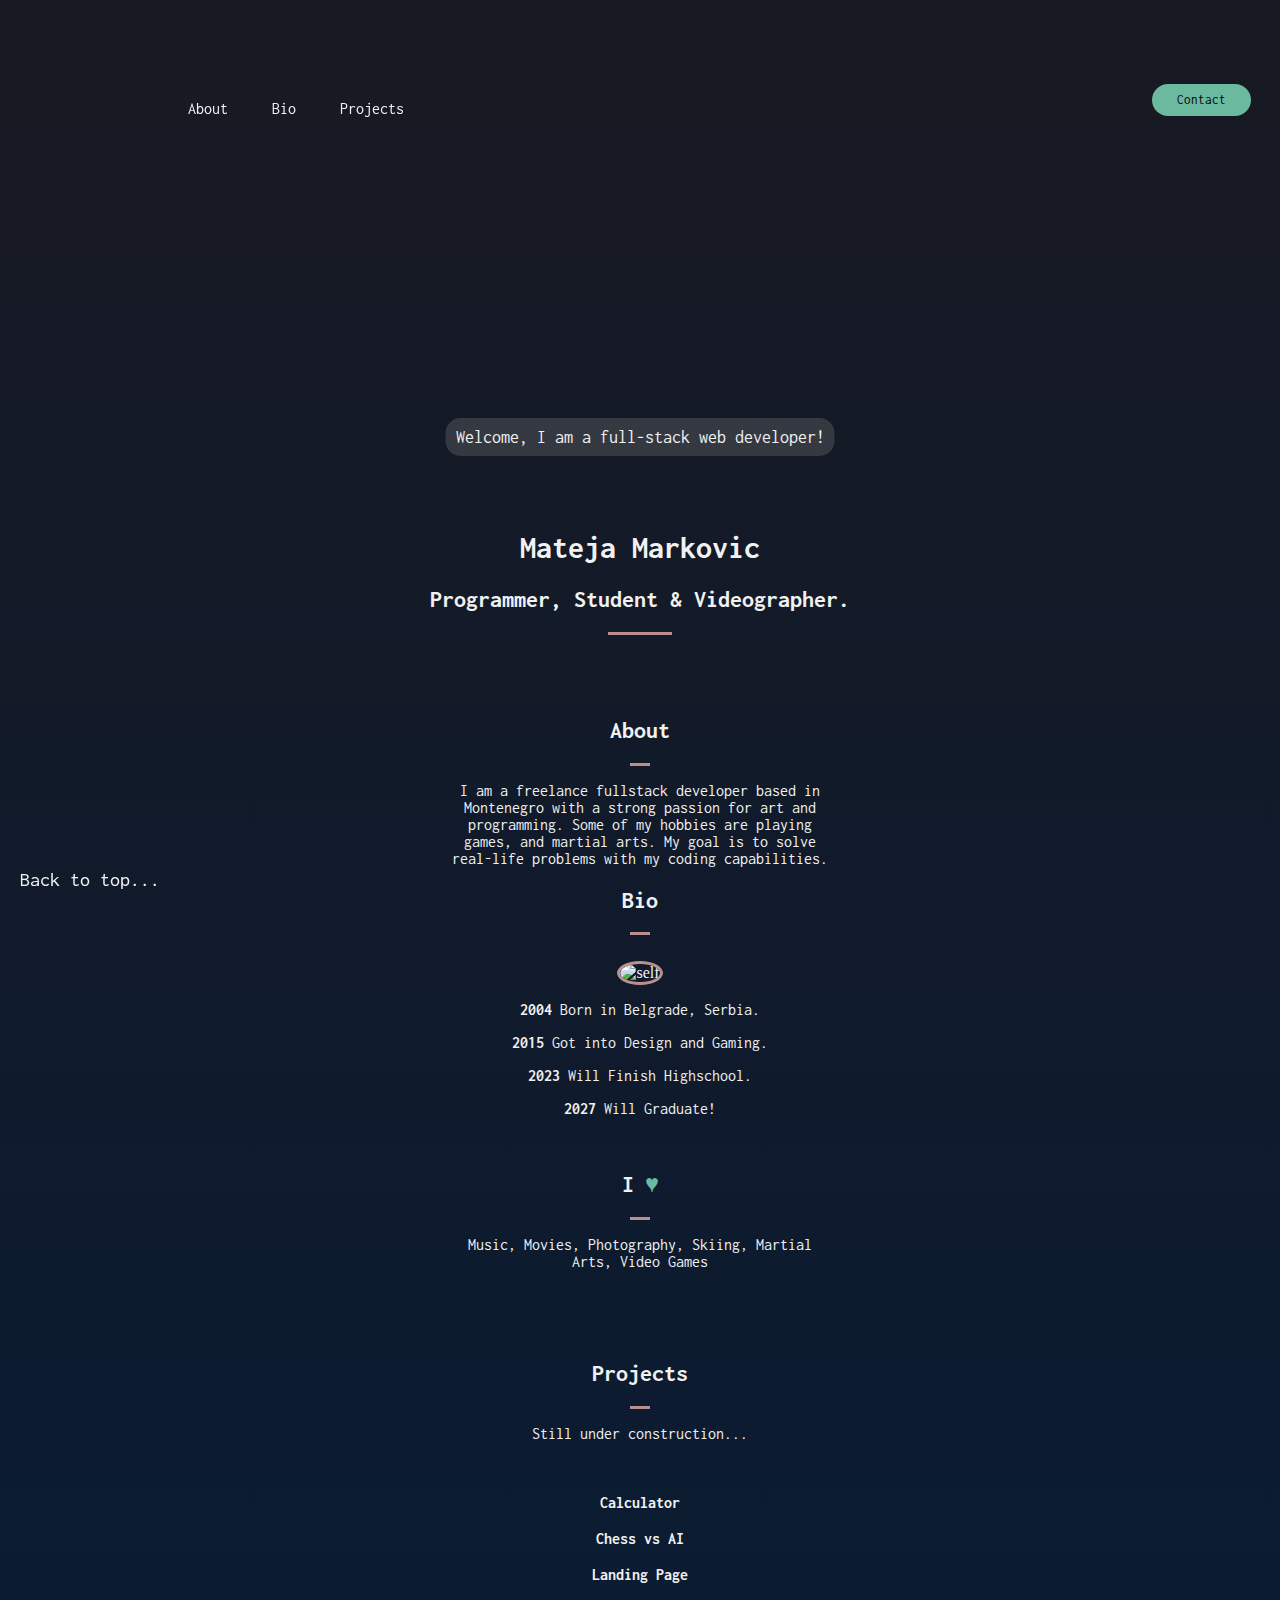
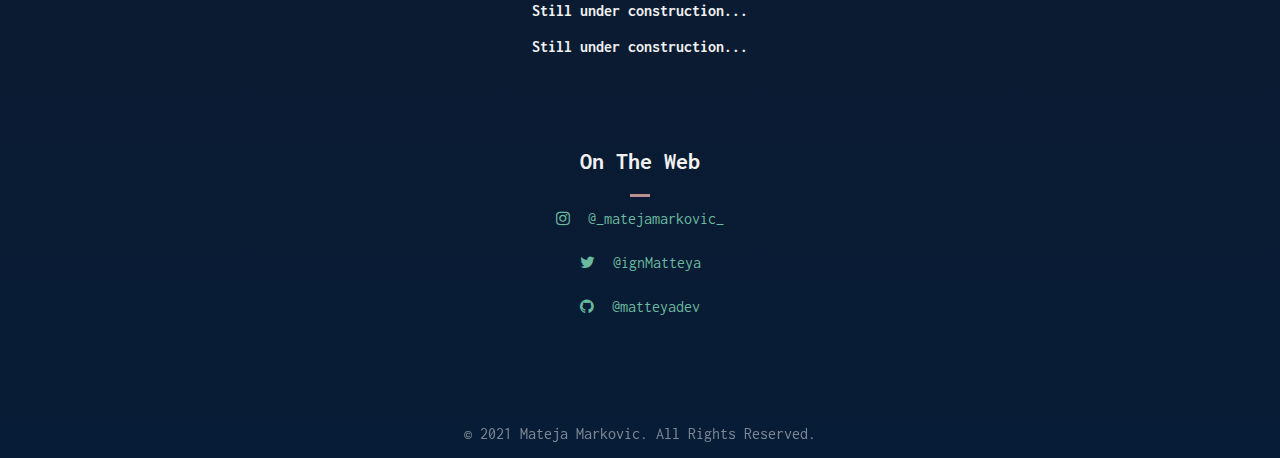
==== commit 0dc969ab: "commit:update" ====
--- a/index.html
+++ b/index.html
@@ -38,25 +38,23 @@
             <br>
             <h1>Mateja Markovic</h1>
             <h2>Programmer, Student & Videographer.</h2>
-            <p>I am a 17 year old web dev student based in Podgorica, Montenegro.</p>
+            <hr>
         </div><br><br><br>
         <div class="work" id>
-            <h2 id="wtext">About</h2>
+            <h2>About</h2>
             <hr>
             <p id="wtext">I am a freelance fullstack developer based in Montenegro with a strong passion for art and programming. Some of my hobbies are playing games, and martial arts. My goal is to solve real-life problems with my coding capabilities.</p>
-        </div><br><br><br>
+        </div>
         <div class="bio" id="bio">
-            <h2 id="btext">Bio</h2>
+            <h2>Bio</h2>
             <hr>
             <br>
             <img src="image.png" alt="self" class="self">
-            <p id="btext">
-                <b>2004</b> Born in Belgrade, Serbia.<br><br>
-                <b>2015</b> Got into Design and Gaming.<br><br>
-                <b>2023</b> Will Finish Highschool.<br><br>
-                <b>2027</b> Will Graduate!<br><br>
-            </p>
-        </div><br><br><br>
+            <p id="btext"><b>2004</b> Born in Belgrade, Serbia.</p>
+            <p id="btext"><b>2015</b> Got into Design and Gaming.</p>
+            <p id="btext"><b>2023</b> Will Finish Highschool.</p>
+            <p id="btext"><b>2027</b> Will Graduate!</p>
+        </div><br>
         <div class="ilove" id="ilove">
             <h2>I <span style="color: #6bb99f">♥</span></h2>
             <hr>
@@ -67,11 +65,11 @@
             <hr>
             <!-- <p>These are some of my projects...hope you like them!</p><br><br> -->
             <p>Still under construction...</p><br><br>
-            <a class="ptext" href="Projects/project1.html"><b>Project 1</b></a><br><br>
-            <a class="ptext" href="Projects/project2.html"><b>Project 2</b></a><br><br>
-            <a class="ptext" href="Projects/project3.html"><b>Project 3</b></a><br><br>
-            <a class="ptext" href="Projects/project4.html"><b>Project 4</b></a><br><br>
-            <a class="ptext" href="Projects/project5.html"><b>Project 5</b></a><br><br>
+            <a class="ptext" href="Projects/p1/project1.html"><b>Calculator</b></a><br><br>
+            <a class="ptext" href="Projects/p2/project2.html"><b>Chess vs AI</b></a><br><br>
+            <a class="ptext" href="Projects/p3/project3.html"><b>Landing Page</b></a><br><br>
+            <a class="ptext" href="Projects/project4.html"><b>Still under construction...</b></a><br><br>
+            <a class="ptext" href="Projects/project5.html"><b>Still under construction...</b></a><br><br>
         </div> <br><br><br>
         <div class="ontheweb" id="ontheweb">
             <h2>On The Web</h2>
--- a/mystyle.css
+++ b/mystyle.css
@@ -200,6 +200,28 @@
     .contactbutton{
         opacity: 0;
     }
+    .ilove{
+    width: 60%;
+    margin: auto;
+    text-align: center;
+    }
+    .work{
+    width: 60%;
+    margin: auto;
+    text-align: center;
+    }
+
+    .bio{
+    width: 60%;
+    margin: auto;
+    text-align: center;
+    }
+
+.ontheweb{
+    width: 60%;
+    margin: auto;
+    text-align: center;
+}
 
     .self{
     width: 100px;
@@ -208,27 +230,9 @@
     border: 3px rosybrown solid;
     margin: 0,auto;
     }
-    header{
-        display: flex;
-        justify-content: space-between;
-        align-items: center;
-        padding: 30px 10%;
-    }
-    hr{
-        width: 50px;
-        height: 3px;
-        background-color: rosybrown;
-        border: none;
-    }
-    header{
-        display: flex;
-        justify-content: space-between;
-        align-items: center;
-        padding: 30px 10%;
-    }
     
     .nav__list{
-        position: fixed;
+        position: absolute;
         text-align: center;
     }
     
@@ -239,6 +243,23 @@
         padding: 0px 20px;
         text-align: center;
     }
+    .btt {
+        position: fixed;
+        bottom: 40px;
+        left: 20px;
+        font-size: 12px;
+        color: #f1f1f1;
+        transition: all 0.3s ease 0s;  
+      }
+    .btt:hover {
+        position: fixed;
+        bottom: 40px;
+        left: 20px;
+        font-size: 12px;
+        color: rosybrown;
+        transition: all 0.3s ease 0s;  
+      }
+    
   }
 
 .copyright{
@@ -272,4 +293,4 @@
     border-radius: 50px;
     cursor: pointer;
     transition: all 0.3s ease 0s;   
-}+}
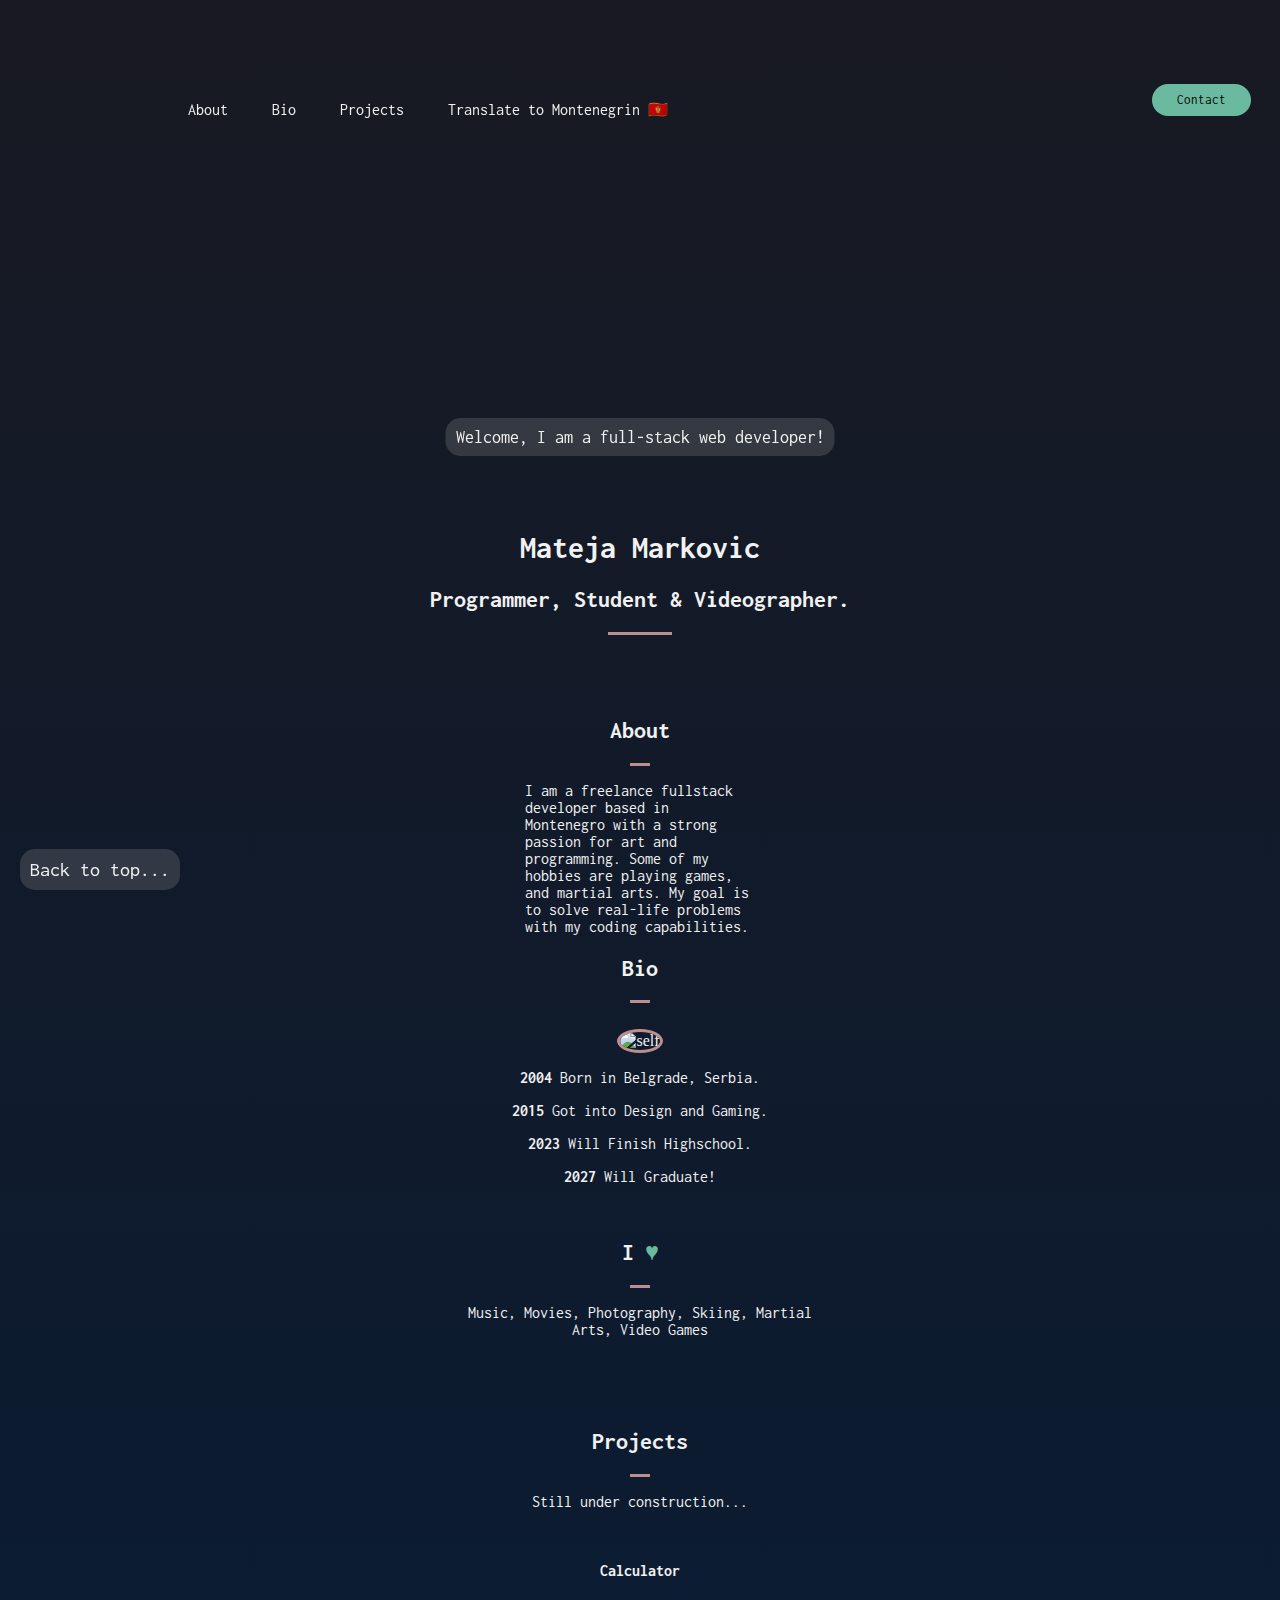
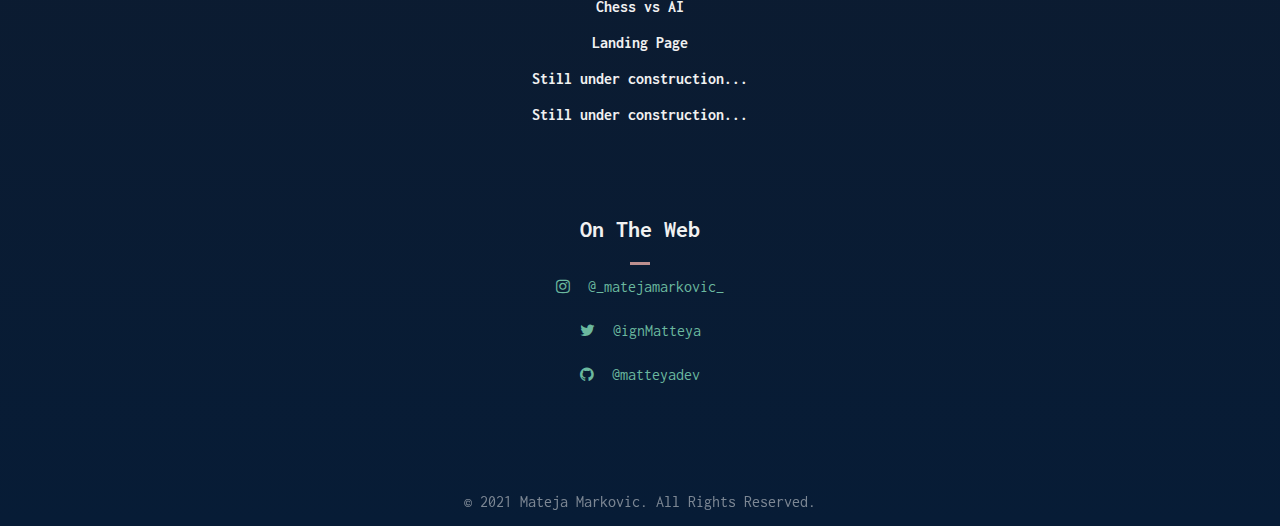
==== commit 210cabba: "commit:mobile" ====
--- a/index.html
+++ b/index.html
@@ -22,6 +22,7 @@
                     <li class="list__items" id="lia" ><a id="lia" href="#about">About</a></li>
                     <li class="list__items" id="lia" ><a id="lia" href="#bio">Bio</a></li>
                     <li class="list__items" id="lia" ><a id="lia" href="#projects">Projects</a></li>
+                    <li class="list__items" id="lia" ><a id="lia" class="translate" href="mne.html">Translate to Montenegrin 🇲🇪</a></li>
                 </ul>
             </nav>
             <a class="cta" href="https://www.instagram.com/_matejamarkovic_/"><button class="contactbutton">Contact</button></a>
--- a/mystyle.css
+++ b/mystyle.css
@@ -152,21 +152,37 @@
     left: 20px;
     font-size: 20px;
     color: #f1f1f1;
-    transition: all 0.3s ease 0s;  
+    background-color: rgba(128, 128, 128, 0.3);
+    padding: 10px;
+    border-radius: 15px;
+    transition: all 0.5s;  
   }
 .btt:hover {
     position: fixed;
     bottom: 10px;
     left: 20px;
     font-size: 20px;
-    color: rosybrown;
-    transition: all 0.3s ease 0s;  
+    color: #f1f1f1;
+    background-color: rgba(188, 143, 143);
+    padding: 10px;
+    border-radius: 15px;
+    transition: all 0.5s;  
   }
 
 .ilove{
     width: 30%;
     margin: auto;
     text-align: center;
+}
+#wtext{
+    text-align: left;
+    margin-left: auto;
+    margin-right: auto;
+    width: 60%;
+}
+#btext{
+    text-align: center;
+
 }
 
 .ontheweb{
@@ -193,76 +209,7 @@
     transition: all 0.5s;
   }
 
-  @keyframes fadeIn{from{opacity:1}to{opacity:0}}
-
-
-  @media only screen and (max-width: 800px){
-    .contactbutton{
-        opacity: 0;
-    }
-    .ilove{
-    width: 60%;
-    margin: auto;
-    text-align: center;
-    }
-    .work{
-    width: 60%;
-    margin: auto;
-    text-align: center;
-    }
-
-    .bio{
-    width: 60%;
-    margin: auto;
-    text-align: center;
-    }
-
-.ontheweb{
-    width: 60%;
-    margin: auto;
-    text-align: center;
-}
-
-    .self{
-    width: 100px;
-    height: 100px;
-    border-radius: 50%;
-    border: 3px rosybrown solid;
-    margin: 0,auto;
-    }
-    
-    .nav__list{
-        position: absolute;
-        text-align: center;
-    }
-    
-    .list__items{
-        backdrop-filter: blur(3px);
-        border-radius: 10px;
-        display: inline-block;
-        padding: 0px 20px;
-        text-align: center;
-    }
-    .btt {
-        position: fixed;
-        bottom: 40px;
-        left: 20px;
-        font-size: 12px;
-        color: #f1f1f1;
-        transition: all 0.3s ease 0s;  
-      }
-    .btt:hover {
-        position: fixed;
-        bottom: 40px;
-        left: 20px;
-        font-size: 12px;
-        color: rosybrown;
-        transition: all 0.3s ease 0s;  
-      }
-    
-  }
-
-.copyright{
+  .copyright{
     text-align: center;
     opacity: 0.5;
 }
@@ -294,3 +241,137 @@
     cursor: pointer;
     transition: all 0.3s ease 0s;   
 }
+
+  @keyframes fadeIn{from{opacity:1}to{opacity:0}}
+
+  @media only screen and (max-width: 500px){
+    .translate{
+        display: none;
+      }
+    .nav__list{
+        position: absolute;
+        text-align: center;
+        left: 0px;
+        margin-left: 0px;
+    }
+}
+
+  @media only screen and (max-width: 620px){
+      .translate{
+        display: none;
+      }
+      .nav__list{
+          position: absolute;
+          text-align: center;
+          left: 100px;
+      }
+      
+  }
+  @media only screen and (max-width: 800px){
+
+    hr{
+        width: 10%;
+        height: 3px;
+        background-color: rosybrown;
+        border: none;
+    }
+    .projects{
+        width: 70%;
+        margin: auto;
+        text-align: center;
+    }
+    .ontheweb{
+        width: 70%;
+        margin: auto;
+        text-align: center;
+    }
+    
+    .ilove{
+        width: 70%;
+        margin: auto;
+        text-align: center;
+    }
+    .work{
+        width: 70%;
+        margin: auto;
+        text-align: center;
+    }
+    
+    .bio{
+        width: 70%;
+        margin: auto;
+        text-align: center;
+    }
+    .contactbutton{
+        opacity: 0;
+    }
+    .ilove{
+    width: 60%;
+    margin: auto;
+    text-align: center;
+    }
+    .work{
+    width: 60%;
+    margin: auto;
+    text-align: center;
+    }
+
+    .bio{
+    width: 60%;
+    margin: auto;
+    text-align: center;
+    }
+
+    .ontheweb{
+        width: 60%;
+        margin: auto;
+        text-align: center;
+    }
+
+    .self{
+    width: 100px;
+    height: 100px;
+    border-radius: 50%;
+    border: 3px rosybrown solid;
+    margin: 0,auto;
+    }
+    
+    .nav__list{
+        position: absolute;
+        text-align: center;
+    }
+    
+    .list__items{
+        backdrop-filter: blur(3px);
+        border-radius: 10px;
+        display: inline-block;
+        padding: 0px 20px;
+        text-align: center;
+        margin: 0 auto;
+    }
+    .btt {
+        position: fixed;
+        bottom: 40px;
+        left: 20px;
+        font-size: 12px;
+        color: #f1f1f1;
+        background-color: rgba(128, 128, 128, 0.3);
+        padding: 10px;
+        border-radius: 15px;
+        transition: all 0.5s;  
+      }
+    .btt:hover {
+        position: fixed;
+        bottom: 40px;
+        left: 20px;
+        font-size: 12px;
+        color: #f1f1f1;
+        background-color: rgba(128, 128, 128, 0.3);
+        padding: 10px;
+        border-radius: 15px;
+        transition: all 0.5s;  
+      }
+    
+
+
+  }
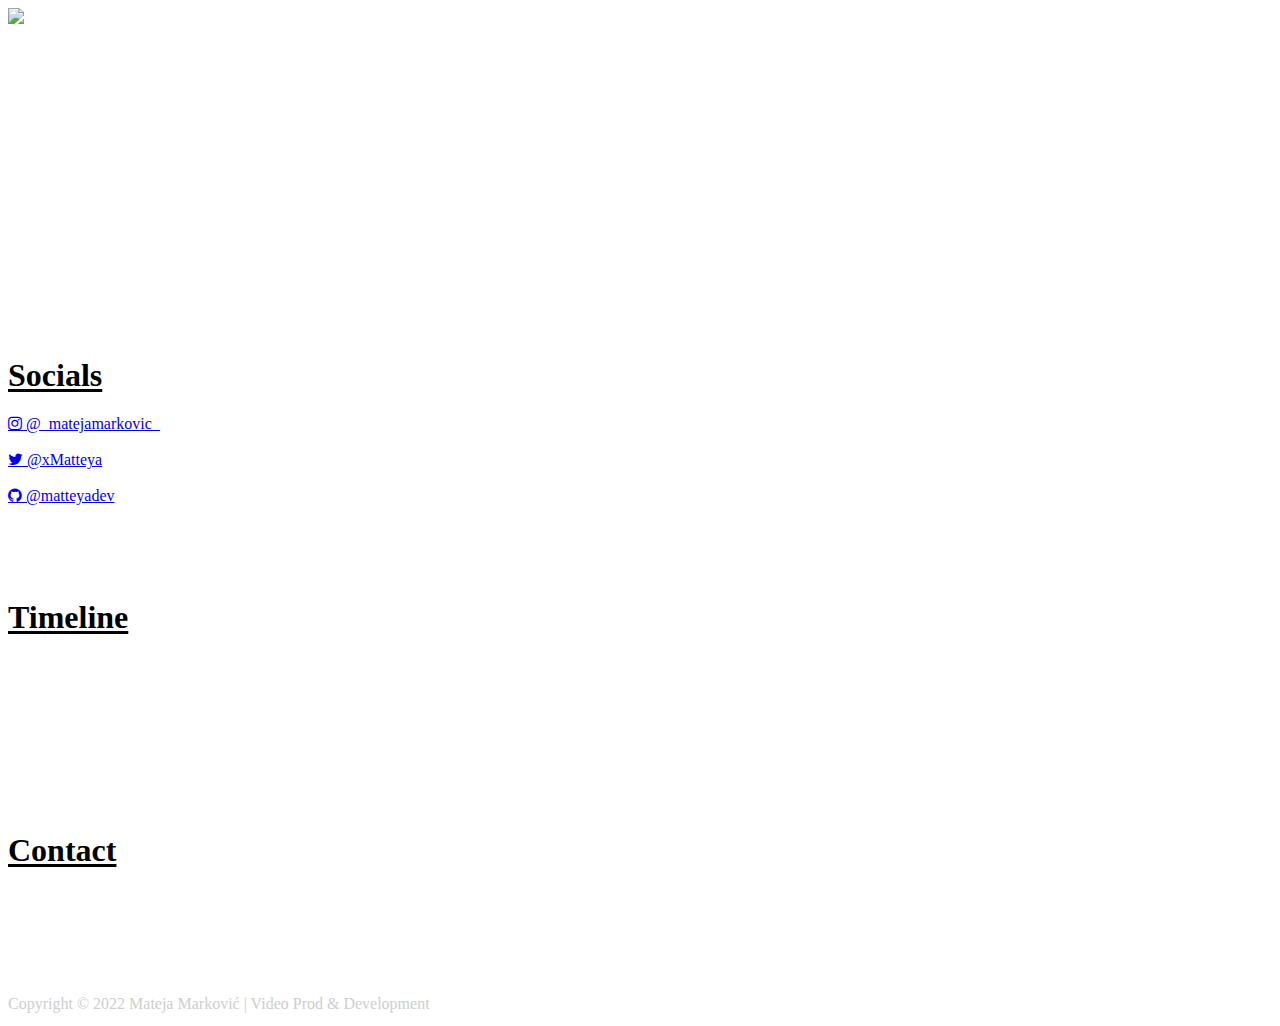
==== commit 71b900b4: "Update" ====
--- a/index.html
+++ b/index.html
@@ -4,82 +4,51 @@
     <meta charset="UTF-8">
     <meta http-equiv="X-UA-Compatible" content="IE=edge">
     <meta name="viewport" content="width=device-width, initial-scale=1.0">
+    <link href="https://cdn.jsdelivr.net/npm/bootstrap@5.1.3/dist/css/bootstrap.min.css" rel="stylesheet" integrity="sha384-1BmE4kWBq78iYhFldvKuhfTAU6auU8tT94WrHftjDbrCEXSU1oBoqyl2QvZ6jIW3" crossorigin="anonymous">
+    <link rel="stylesheet" href="style.css" type="text/css">
+    <meta name="viewport" content="width=device-width, initial-scale=1, maximum-scale=1, user-scalable=no">
+    <title>Mateja Marković - Video Production & Development</title>
     <link rel="preconnect" href="https://fonts.googleapis.com">
+    <link rel="icon" type="image/jpg" href="favicon.jpg">
     <link rel="preconnect" href="https://fonts.gstatic.com" crossorigin>
-    <link href="https://fonts.googleapis.com/css2?family=Inconsolata:wght@300&display=swap" rel="stylesheet">
+    <link rel="stylesheet" href="https://cdnjs.cloudflare.com/ajax/libs/font-awesome/4.7.0/css/font-awesome.min.css">
+    <link href="https://fonts.googleapis.com/css2?family=Ms+Madi&display=swap" rel="stylesheet">
     <script type="module" src="https://unpkg.com/@google/model-viewer/dist/model-viewer.min.js"></script>
-    <link rel="stylesheet" href="mystyle.css">
-    <link rel="shortcut icon" type="image/jpg" href="favicon.png"/>
-    <link rel="stylesheet" href="https://cdnjs.cloudflare.com/ajax/libs/font-awesome/4.7.0/css/font-awesome.min.css">
-    <title>Matteya's Portfolio</title>
 </head>
-<body class="example">
-    <div id="btt"></div>
-    <br><br><br> 
-        <header>
-            <nav>
-                <ul class="nav__list">
-                    <li class="list__items" id="lia" ><a id="lia" href="#about">About</a></li>
-                    <li class="list__items" id="lia" ><a id="lia" href="#bio">Bio</a></li>
-                    <li class="list__items" id="lia" ><a id="lia" href="#projects">Projects</a></li>
-                    <li class="list__items" id="lia" ><a id="lia" class="translate" href="mne.html">Translate to Montenegrin 🇲🇪</a></li>
-                </ul>
-            </nav>
-            <a class="cta" href="https://www.instagram.com/_matejamarkovic_/"><button class="contactbutton">Contact</button></a>
-        </header><br><br>
-        <div class="model3d">
-            <model-viewer src="Cubone.glb" auto-rotate auto-rotate-delay="0" disable-zoom rotation-per-second="400%">
+<body style="">
+    <div class="container">       
+        <div>
+            <img class="title" src="logo.png">
+        </div><br><br>
+        <div class="responsiveMedia">
+            <iframe src="https://www.youtube.com/embed/zTX4zYU79ik" style="border-radius: 15px;margin-top: 5%;" width="50%" title="Showreel" frameborder="0" allow="accelerometer; autoplay; clipboard-write; encrypted-media; gyroscope; picture-in-picture" allowfullscreen></iframe>
+        </div><br><br><br>
+        <div class="row text-center">
+            <h1 class="hr" style="text-decoration: underline;text-underline-offset: 0.1em;">Socials</h1>
+            <a href="https://www.instagram.com/_matejamarkovic_/" class="fa fa-instagram icon" target="_blank"></a><a class="icon" href="https://www.instagram.com/_matejamarkovic_/" target="_blank"> @_matejamarkovic_</a><br><br>
+            <a href="https://twitter.com/ignMatteya" class="fa fa-twitter icon" target="_blank"></a><a class="icon" href="https://twitter.com/xMatteya" target="_blank"> @xMatteya</a><br><br>
+            <a href="https://github.com/MatteyaDev" class="fa fa-github icon" target="_blank"></a><a class="icon" href="https://github.com/MatteyaDev" target="_blank"> @matteyadev</a><br><br>
+        </div><br><br><br>
+        <footer class="page-footer font-small blue">
+        <div class="row text-center" id="bio">
+        <h1 class="hr" style="text-decoration: underline;text-underline-offset: 0.1em;">Timeline</h1>
+            <p style="font-family: 'Inconsolata', monospace;color: #fff;text-align:center;"><b>2004</b> Born in Belgrade, Serbia.</p>
+            <p style="font-family: 'Inconsolata', monospace;color: #fff;text-align:center;"><b>2015</b> Got into Design and Gaming.</p>
+            <p style="font-family: 'Inconsolata', monospace;color: #fff;text-align:center;"><b>2023</b> Will Finish Highschool.</p>
+            <p style="font-family: 'Inconsolata', monospace;color: #fff;text-align:center;"><b>2027</b> Will Graduate!</p>
+        </div><br>
+        <div class="row text-center">
+        <h1 class="hr" style="text-decoration: underline;text-underline-offset: 0.1em;">Contact</h1>
+            <a target="_blank" href="mailto:matejamarkovicets@gmail.com" class="row text-align"><model-viewer src="paperplane.glb" auto-rotate auto-rotate-delay="0" disable-zoom rotation-per-second="400%" >
                 <div class="poster" slot="poster"></div>
                 <div class="poster" slot="progress-bar"></div>
-            </model-viewer>
+            </model-viewer></a><br>
+            <p style="font-family: 'Inconsolata', monospace;color: #fff;text-align:center;"><b>Click on the paper airplane!</b></p>
+        </div><br><br>
+        <div class="footer-copyright text-center py-3" style="color: #cecece;">
+        Copyright © 2022 Mateja Marković | Video Prod & Development
         </div>
-        <p class="welcome">Welcome, I am a full-stack web developer!</p>
-        <div class="about" id="about">
-            <br>
-            <br>
-            <h1>Mateja Markovic</h1>
-            <h2>Programmer, Student & Videographer.</h2>
-            <hr>
-        </div><br><br><br>
-        <div class="work" id>
-            <h2>About</h2>
-            <hr>
-            <p id="wtext">I am a freelance fullstack developer based in Montenegro with a strong passion for art and programming. Some of my hobbies are playing games, and martial arts. My goal is to solve real-life problems with my coding capabilities.</p>
-        </div>
-        <div class="bio" id="bio">
-            <h2>Bio</h2>
-            <hr>
-            <br>
-            <img src="image.png" alt="self" class="self">
-            <p id="btext"><b>2004</b> Born in Belgrade, Serbia.</p>
-            <p id="btext"><b>2015</b> Got into Design and Gaming.</p>
-            <p id="btext"><b>2023</b> Will Finish Highschool.</p>
-            <p id="btext"><b>2027</b> Will Graduate!</p>
-        </div><br>
-        <div class="ilove" id="ilove">
-            <h2>I <span style="color: #6bb99f">♥</span></h2>
-            <hr>
-            <p>Music, Movies, Photography, Skiing, Martial Arts, Video Games</p>
-        </div><br><br><br>
-        <div class="projects" id="projects">
-            <h2>Projects</h2>
-            <hr>
-            <!-- <p>These are some of my projects...hope you like them!</p><br><br> -->
-            <p>Still under construction...</p><br><br>
-            <a class="ptext" href="Projects/p1/project1.html"><b>Calculator</b></a><br><br>
-            <a class="ptext" href="Projects/p2/project2.html"><b>Chess vs AI</b></a><br><br>
-            <a class="ptext" href="Projects/p3/project3.html"><b>Landing Page</b></a><br><br>
-            <a class="ptext" href="Projects/project4.html"><b>Still under construction...</b></a><br><br>
-            <a class="ptext" href="Projects/project5.html"><b>Still under construction...</b></a><br><br>
-        </div> <br><br><br>
-        <div class="ontheweb" id="ontheweb">
-            <h2>On The Web</h2>
-            <hr>
-            <a href="https://www.instagram.com/_matejamarkovic_/" class="fa fa-instagram icon" target="_blank"></a><a class="icon" href="https://www.instagram.com/_matejamarkovic_/" target="_blank"> @_matejamarkovic_</a><br><br>
-            <a href="https://twitter.com/ignMatteya" class="fa fa-twitter icon" target="_blank"></a><a class="icon" href="https://twitter.com/ignMatteya" target="_blank"> @ignMatteya</a><br><br>
-            <a href="https://github.com/MatteyaDev" class="fa fa-github icon" target="_blank"></a><a class="icon" href="https://github.com/MatteyaDev" target="_blank"> @matteyadev</a><br><br>
-        </div><br><br><br><br>
-        <a href="#btt" class="btt">Back to top...</a>
-        <p class="copyright">© 2021 Mateja Markovic. All Rights Reserved.</p>
+        </footer>
+    </div>
 </body>
 </html>